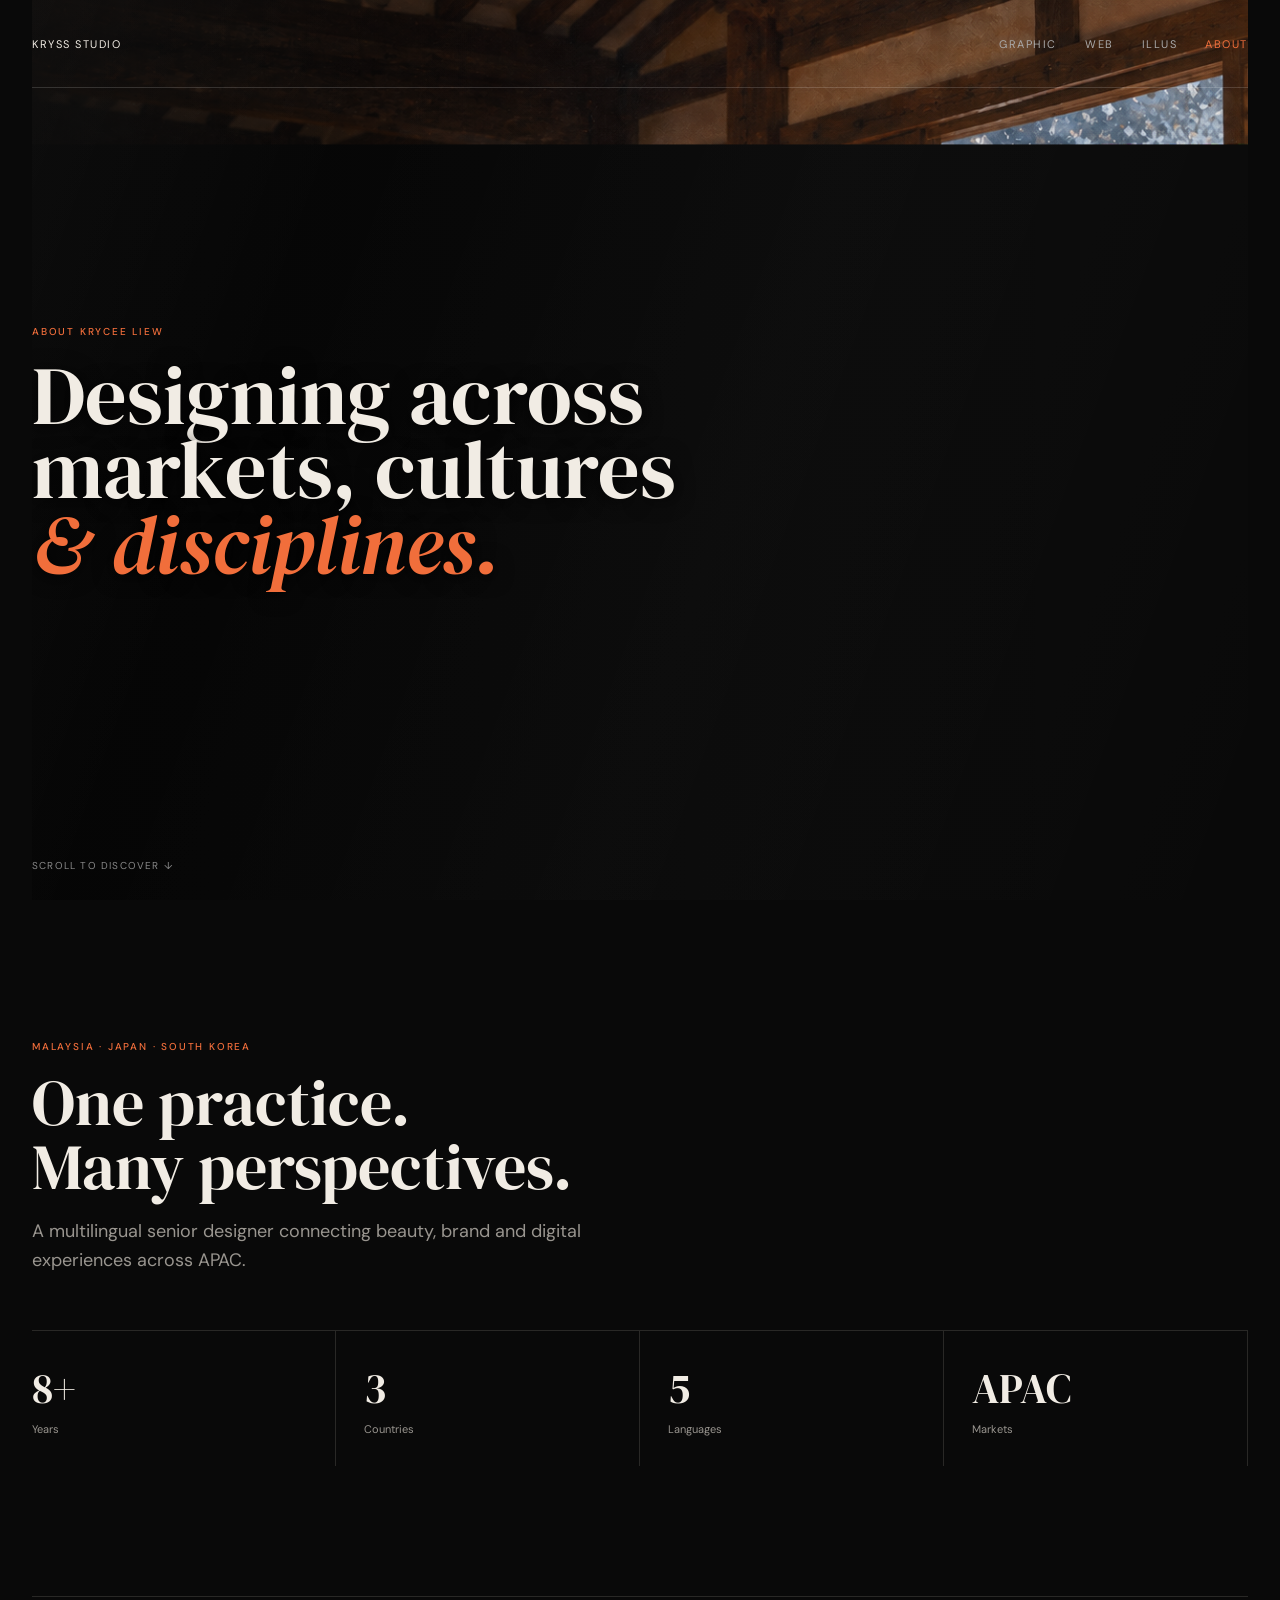
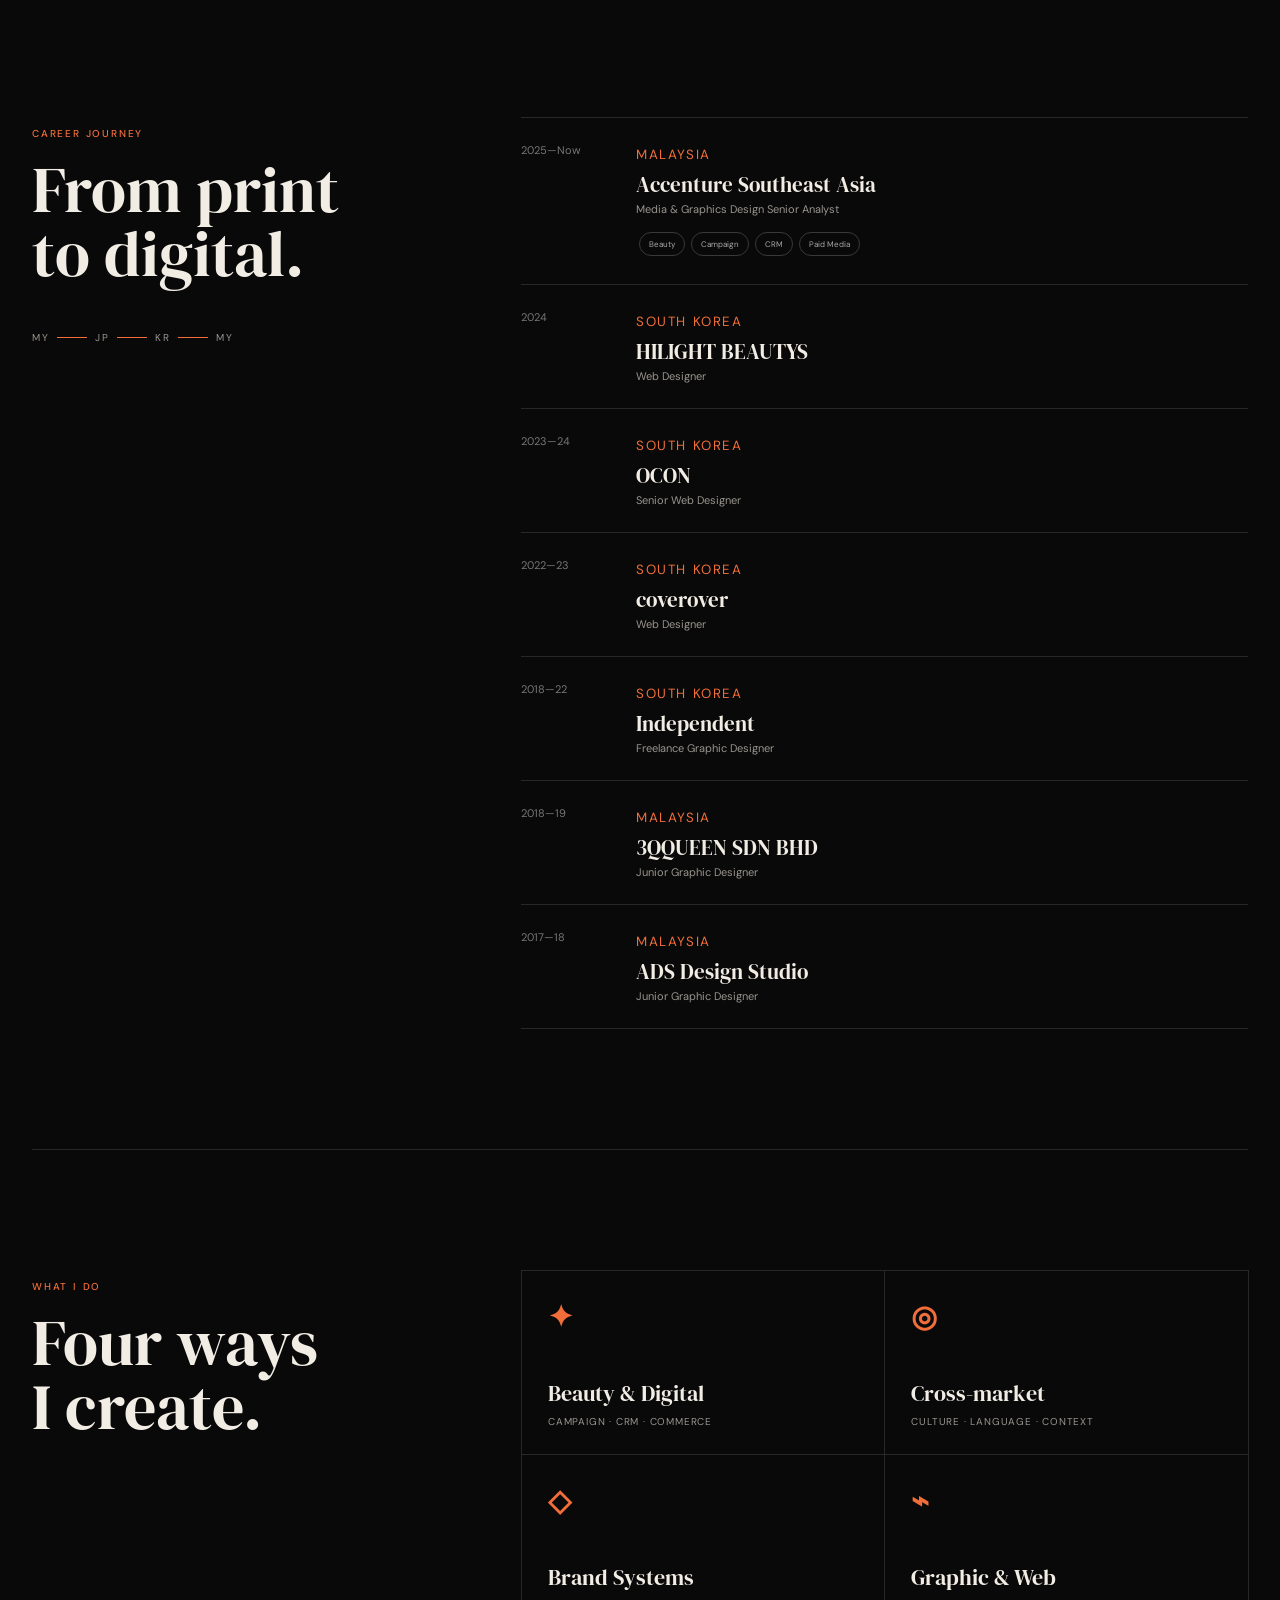
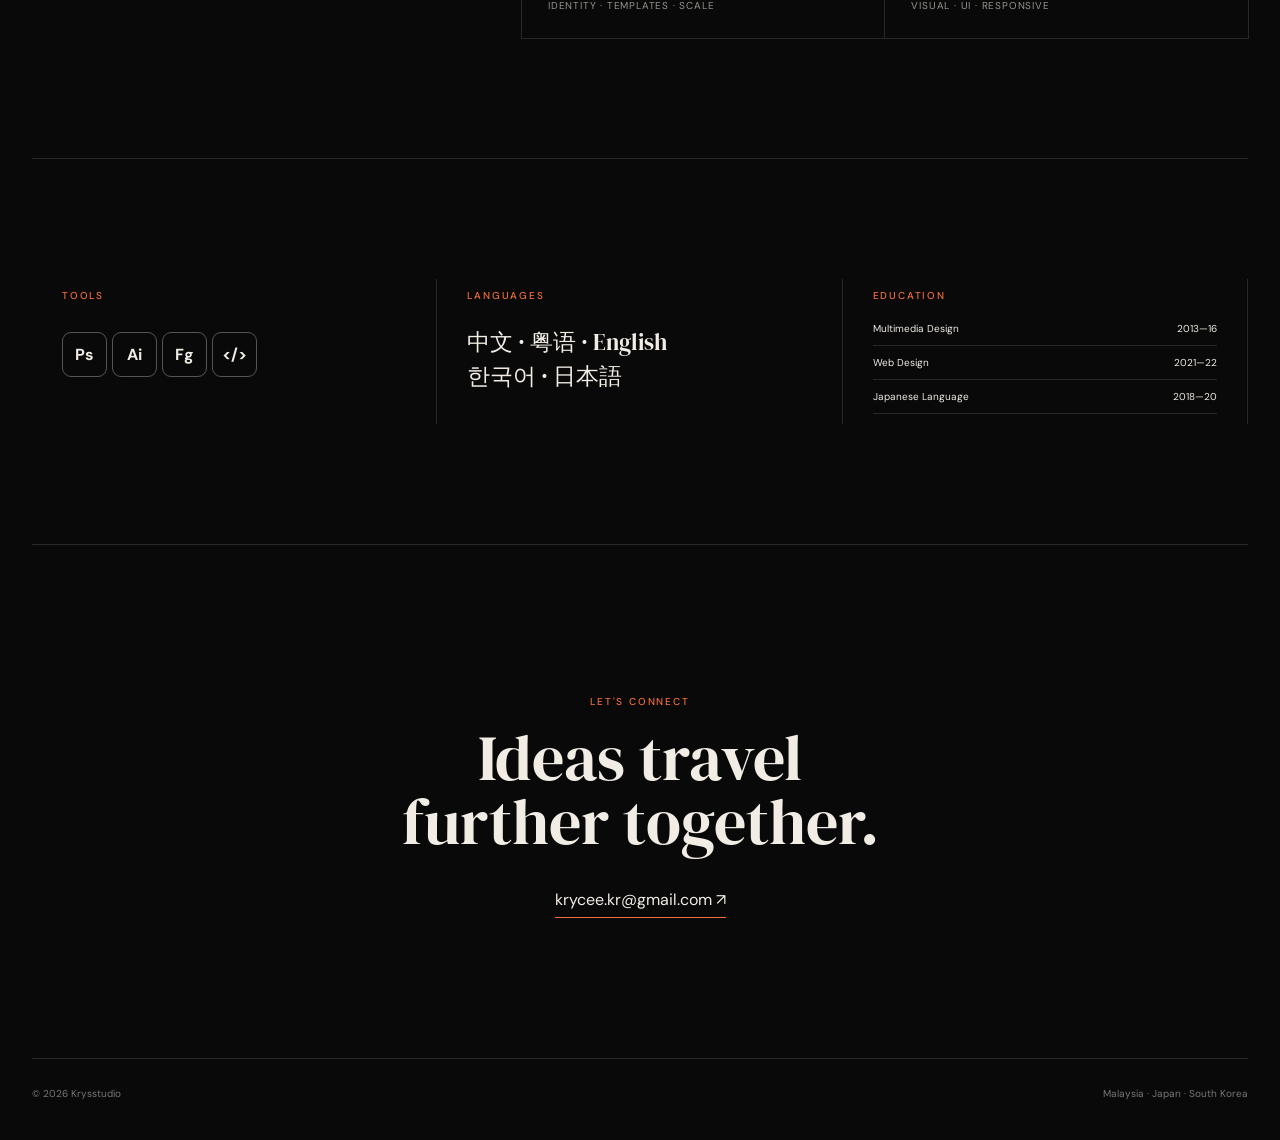
==== innerpage/about-preview.html @ b0708921 "Add winter hanok hero and animated snowfall preview" ====
<!doctype html><html lang="en"><head><meta charset="utf-8"><meta name="viewport" content="width=device-width,initial-scale=1"><title>About Krycee — Preview</title><link href="https://fonts.googleapis.com/css2?family=DM+Sans:wght@300;400;500&family=DM+Serif+Display:ital@0;1&display=swap" rel="stylesheet"><style>
:root{--b:#090909;--t:#f1ece4;--m:#99958f;--o:#f16e3b;--l:#292826}*{box-sizing:border-box}html{scroll-behavior:smooth}body{margin:0;background:var(--b);color:var(--t);font-family:DM Sans,sans-serif}a{color:inherit;text-decoration:none}nav,main,footer{width:min(calc(100% - 64px),1240px);margin:auto}nav{position:absolute;z-index:5;left:50%;transform:translateX(-50%);height:88px;display:flex;justify-content:space-between;align-items:center;border-bottom:1px solid #ffffff26;font-size:11px;text-transform:uppercase;letter-spacing:.14em}nav div{display:flex;gap:28px;color:#aaa}nav .on,.orange{color:var(--o)}.visual{height:100vh;min-height:720px;position:relative;display:flex;align-items:center;overflow:hidden}.motion{position:absolute;inset:110px 0 50px 43%;border:1px solid #ffffff1a;background:radial-gradient(circle,#321b12,transparent 55%);overflow:hidden}.ring{position:absolute;border:1px solid var(--o);border-radius:50%;animation:float 10s ease-in-out infinite}.r1{width:520px;height:520px;right:-100px;top:5%}.r2{width:300px;height:300px;left:6%;bottom:-15%;animation-direction:reverse}.k{position:absolute;right:8%;bottom:0;font:26vw DM Serif Display;color:#ffffff08}.placeholder{position:absolute;right:25px;top:25px;color:#777;font-size:9px;letter-spacing:.15em;text-transform:uppercase}@keyframes float{50%{transform:translate(-25px,20px) scale(1.06)}}.hero{position:relative;z-index:2}.eyebrow,.label{color:var(--o);font-size:10px;font-weight:500;letter-spacing:.18em;text-transform:uppercase}h1,h2{font-family:DM Serif Display,serif;font-weight:400;margin:18px 0 0}h1{font-size:clamp(58px,7.5vw,110px);line-height:.91;text-shadow:0 2px 20px #000}h1 em{color:var(--o);font-weight:400}.scroll{position:absolute;bottom:28px;color:#888;font-size:10px;text-transform:uppercase;letter-spacing:.12em}.intro{padding:130px 0;border-bottom:1px solid var(--l)}h2{font-size:clamp(44px,5vw,72px);line-height:1}.intro>p:not(.label){max-width:590px;color:var(--m);font-size:18px;line-height:1.6}.stats{display:grid;grid-template-columns:repeat(4,1fr);margin-top:55px;border-top:1px solid var(--l)}.stats div{padding:28px;border-right:1px solid var(--l)}.stats div:first-child{padding-left:0}.stats b{display:block;font:42px DM Serif Display}.stats span{color:var(--m);font-size:11px}.section{display:grid;grid-template-columns:.72fr 1.28fr;gap:80px;padding:120px 0;border-bottom:1px solid var(--l)}.route{margin-top:45px;color:var(--m);font-size:10px;letter-spacing:.15em}.route i{display:inline-block;width:30px;border-top:1px solid var(--o);margin:0 8px 3px}.timeline{border-top:1px solid var(--l)}.job{display:grid;grid-template-columns:115px 1fr;padding:25px 0;border-bottom:1px solid var(--l)}.job time{color:#777;font-size:11px}.job small{color:var(--o);text-transform:uppercase;letter-spacing:.12em}.job h3{margin:6px 0 3px;font:21px DM Serif Display}.job p{margin:0;color:var(--m);font-size:11px}.tags{margin-top:13px}.tags span{display:inline-block;border:1px solid #3b3937;border-radius:20px;padding:6px 9px;margin:3px;color:#aaa;font-size:8px}.cards{display:grid;grid-template-columns:1fr 1fr}.card{min-height:185px;padding:26px;border:1px solid var(--l);margin:0 -1px -1px 0}.card b{color:var(--o);font-size:30px}.card h3{margin:42px 0 7px;font:22px DM Serif Display}.card p{margin:0;color:var(--m);font-size:10px;text-transform:uppercase;letter-spacing:.08em}.details{grid-template-columns:repeat(3,1fr);gap:0}.details>div{padding:0 30px;border-right:1px solid var(--l)}.details h3{font:23px/1.5 DM Serif Display}.tools b{display:inline-grid;width:45px;height:45px;place-items:center;border:1px solid #555;border-radius:9px;margin:20px 5px 0 0}.edu{padding:0;list-style:none;font-size:10px}.edu li{padding:10px 0;border-bottom:1px solid var(--l);display:flex;justify-content:space-between}.contact{text-align:center;padding:140px 0}.contact a{display:inline-block;margin-top:35px;padding-bottom:7px;border-bottom:1px solid var(--o)}footer{display:flex;justify-content:space-between;padding:28px 0 40px;border-top:1px solid var(--l);color:#777;font-size:10px}@media(max-width:760px){nav,main,footer{width:calc(100% - 36px)}nav div{gap:12px}.motion{inset:95px 0 70px 20%;opacity:.65}.hero{align-self:flex-end;margin-bottom:120px}.stats{grid-template-columns:1fr 1fr}.section,.details{grid-template-columns:1fr;gap:48px;padding:80px 0}.details>div{padding:25px 0;border-right:0;border-bottom:1px solid var(--l)}}@media(max-width:480px){nav div a:nth-child(2),nav div a:nth-child(3){display:none}.job{grid-template-columns:90px 1fr}.cards{grid-template-columns:1fr}}
</style><style>
.motion{inset:0;border:0;background:url('images/about-hanok-winter.png') center center/cover no-repeat;animation:slowPush 18s ease-in-out infinite alternate}.motion:after{content:'';position:absolute;inset:0;background:linear-gradient(90deg,rgba(5,5,5,.9) 0%,rgba(5,5,5,.58) 32%,rgba(5,5,5,.08) 66%,rgba(5,5,5,.03) 100%)}.snow{position:absolute;z-index:1;right:3%;top:8%;width:53%;height:68%;overflow:hidden;clip-path:polygon(18% 0,100% 0,100% 100%,0 100%,0 18%);pointer-events:none}.flake{position:absolute;top:-8%;border-radius:50%;background:#fff;filter:blur(.25px);opacity:.78;animation:snowfall linear infinite}.frost{position:absolute;z-index:1;inset:0;pointer-events:none;background:linear-gradient(110deg,#ffffff08,transparent 24%,#ffffff05 57%,transparent);mix-blend-mode:screen}.hero{max-width:650px}.visual h1{font-size:clamp(56px,6.4vw,96px)}@keyframes slowPush{from{transform:scale(1)}to{transform:scale(1.045)}}@keyframes snowfall{0%{transform:translate3d(0,-10%,0) rotate(0);opacity:0}10%{opacity:.8}100%{transform:translate3d(var(--drift),115%,0) rotate(240deg);opacity:.18}}@media(max-width:760px){.motion{inset:0;opacity:1;background-position:62% center}.snow{right:0;width:70%}.motion:after{background:linear-gradient(0deg,rgba(5,5,5,.88) 0%,rgba(5,5,5,.28) 60%,rgba(5,5,5,.12))}}@media(prefers-reduced-motion:reduce){.motion,.flake{animation:none}}
</style></head><body><nav><a href="../index.html">KRYSS STUDIO</a><div><a href="../index.html">Graphic</a><a>Web</a><a>Illus</a><a class="on">About</a></div></nav><main>
<section class="visual"><div class="motion"></div><div class="snow" id="snow" aria-hidden="true"></div><div class="frost"></div><div class="hero"><span class="eyebrow">About Krycee Liew</span><h1>Designing across<br>markets, cultures<br><em>&amp; disciplines.</em></h1></div><a class="scroll" href="#about">Scroll to discover ↓</a></section>
<section class="intro" id="about"><p class="label">Malaysia · Japan · South Korea</p><h2>One practice.<br>Many perspectives.</h2><p>A multilingual senior designer connecting beauty, brand and digital experiences across APAC.</p><div class="stats"><div><b>8+</b><span>Years</span></div><div><b>3</b><span>Countries</span></div><div><b>5</b><span>Languages</span></div><div><b>APAC</b><span>Markets</span></div></div></section>
<section class="section"><header><p class="label">Career journey</p><h2>From print<br>to digital.</h2><div class="route">MY<i></i>JP<i></i>KR<i></i>MY</div></header><div class="timeline">
<article class="job"><time>2025—Now</time><div><small>Malaysia</small><h3>Accenture Southeast Asia</h3><p>Media &amp; Graphics Design Senior Analyst</p><div class="tags"><span>Beauty</span><span>Campaign</span><span>CRM</span><span>Paid Media</span></div></div></article>
<article class="job"><time>2024</time><div><small>South Korea</small><h3>HILIGHT BEAUTYS</h3><p>Web Designer</p></div></article><article class="job"><time>2023—24</time><div><small>South Korea</small><h3>OCON</h3><p>Senior Web Designer</p></div></article><article class="job"><time>2022—23</time><div><small>South Korea</small><h3>coverover</h3><p>Web Designer</p></div></article><article class="job"><time>2018—22</time><div><small>South Korea</small><h3>Independent</h3><p>Freelance Graphic Designer</p></div></article><article class="job"><time>2018—19</time><div><small>Malaysia</small><h3>3QQUEEN SDN BHD</h3><p>Junior Graphic Designer</p></div></article><article class="job"><time>2017—18</time><div><small>Malaysia</small><h3>ADS Design Studio</h3><p>Junior Graphic Designer</p></div></article></div></section>
<section class="section"><header><p class="label">What I do</p><h2>Four ways<br>I create.</h2></header><div class="cards"><article class="card"><b>✦</b><h3>Beauty &amp; Digital</h3><p>Campaign · CRM · Commerce</p></article><article class="card"><b>◎</b><h3>Cross-market</h3><p>Culture · Language · Context</p></article><article class="card"><b>◇</b><h3>Brand Systems</h3><p>Identity · Templates · Scale</p></article><article class="card"><b>⌁</b><h3>Graphic &amp; Web</h3><p>Visual · UI · Responsive</p></article></div></section>
<section class="section details"><div><p class="label">Tools</p><div class="tools"><b>Ps</b><b>Ai</b><b>Fg</b><b>&lt;/&gt;</b></div></div><div><p class="label">Languages</p><h3>中文 · 粤语 · English<br>한국어 · 日本語</h3></div><div><p class="label">Education</p><ul class="edu"><li>Multimedia Design <span>2013—16</span></li><li>Web Design <span>2021—22</span></li><li>Japanese Language <span>2018—20</span></li></ul></div></section>
<section class="contact"><p class="label">Let's connect</p><h2>Ideas travel<br>further together.</h2><a href="mailto:krycee.kr@gmail.com">krycee.kr@gmail.com ↗</a></section></main><footer><span>© 2026 Krysstudio</span><span>Malaysia · Japan · South Korea</span></footer><script>const snow=document.getElementById('snow'),count=innerWidth<760?28:58;for(let i=0;i<count;i++){const f=document.createElement('i');f.className='flake';const s=1+Math.random()*4;f.style.cssText=`left:${Math.random()*100}%;width:${s}px;height:${s}px;--drift:${-35+Math.random()*70}px;animation-duration:${5+Math.random()*8}s;animation-delay:${-Math.random()*12}s`;snow.appendChild(f)}</script></body></html>
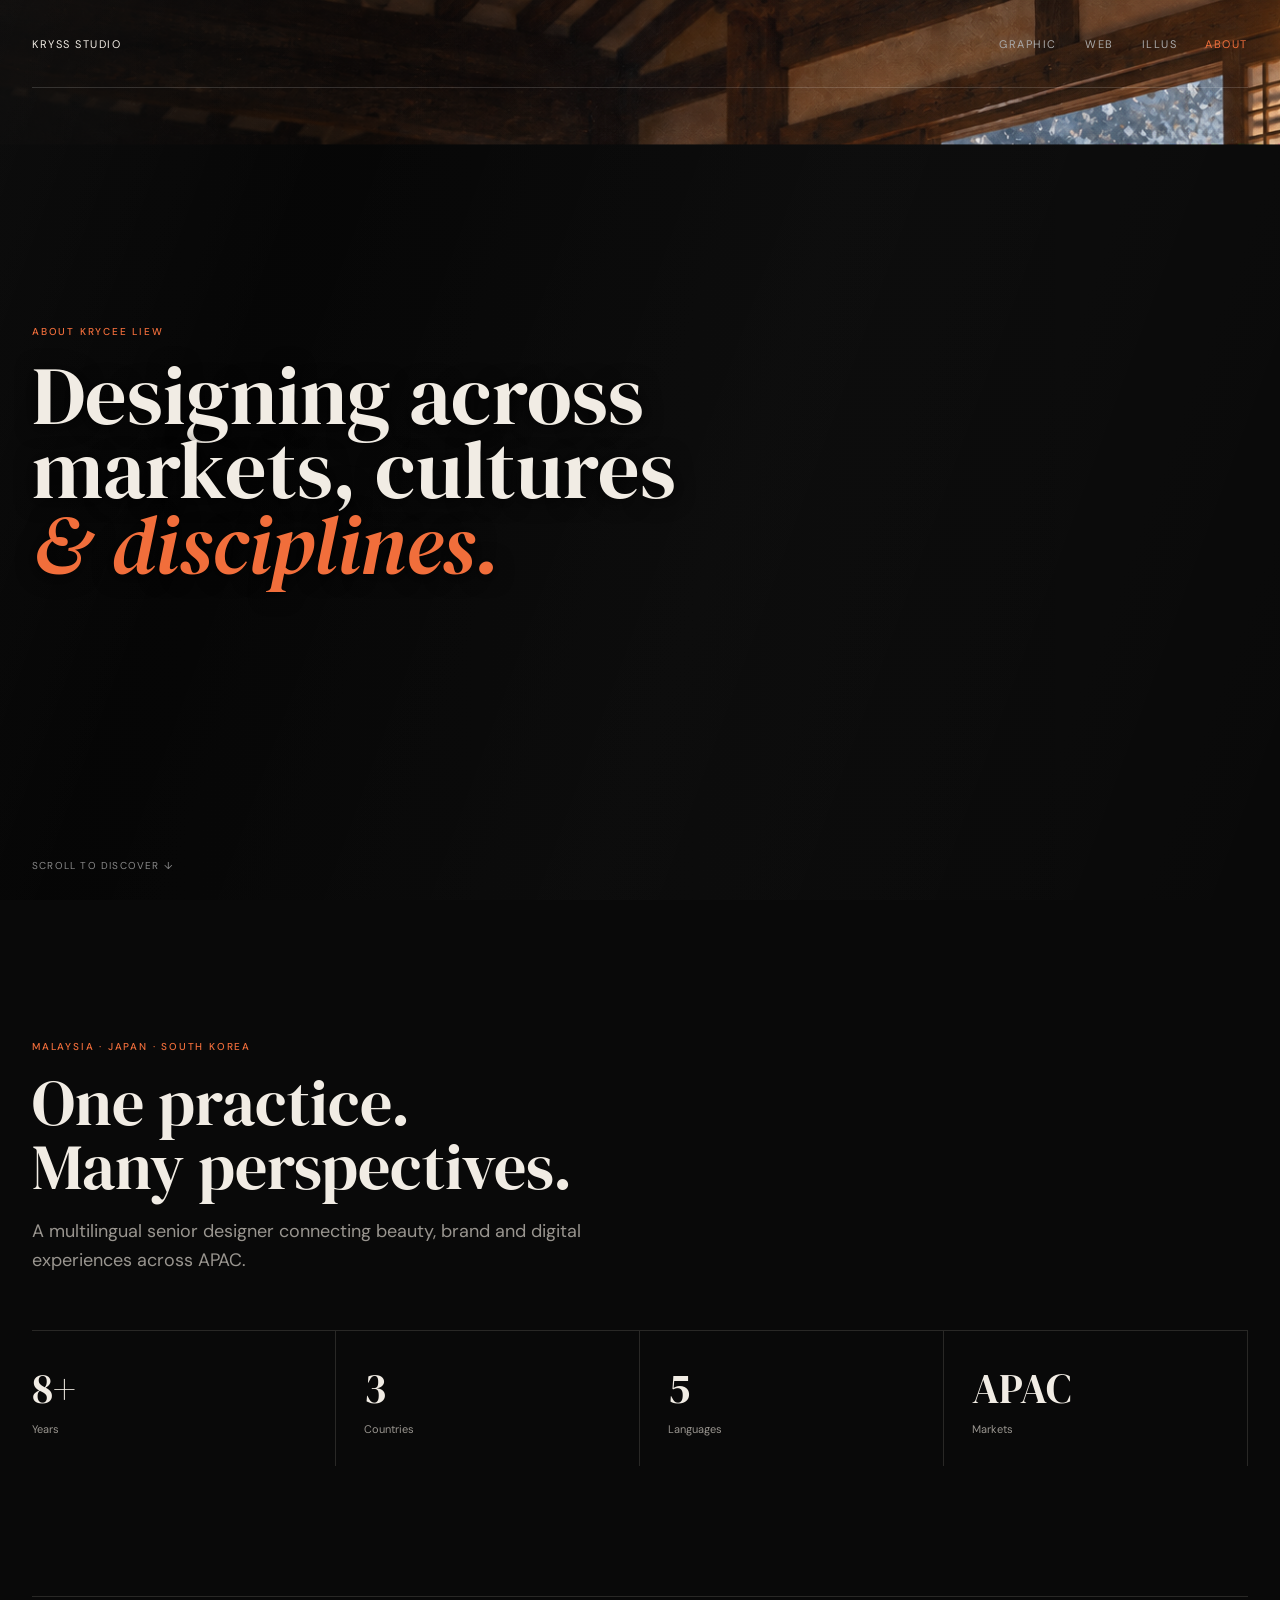
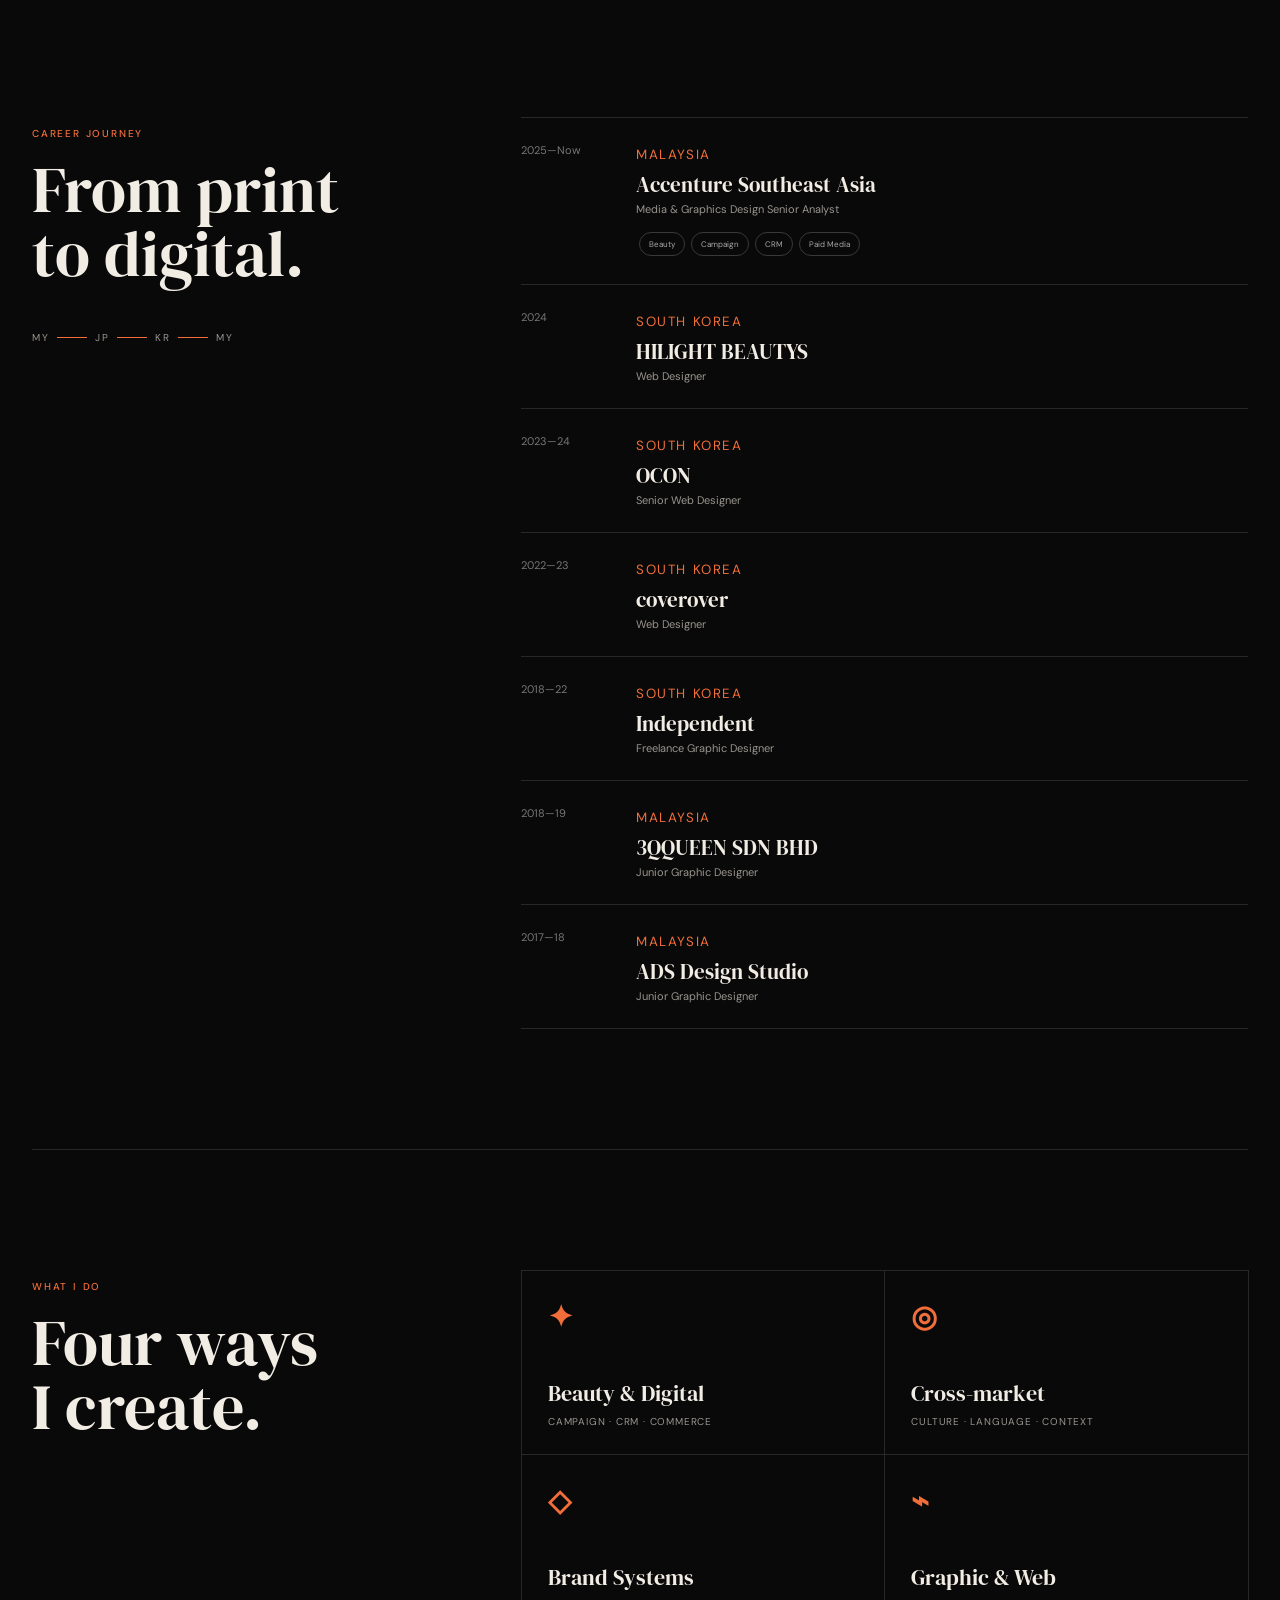
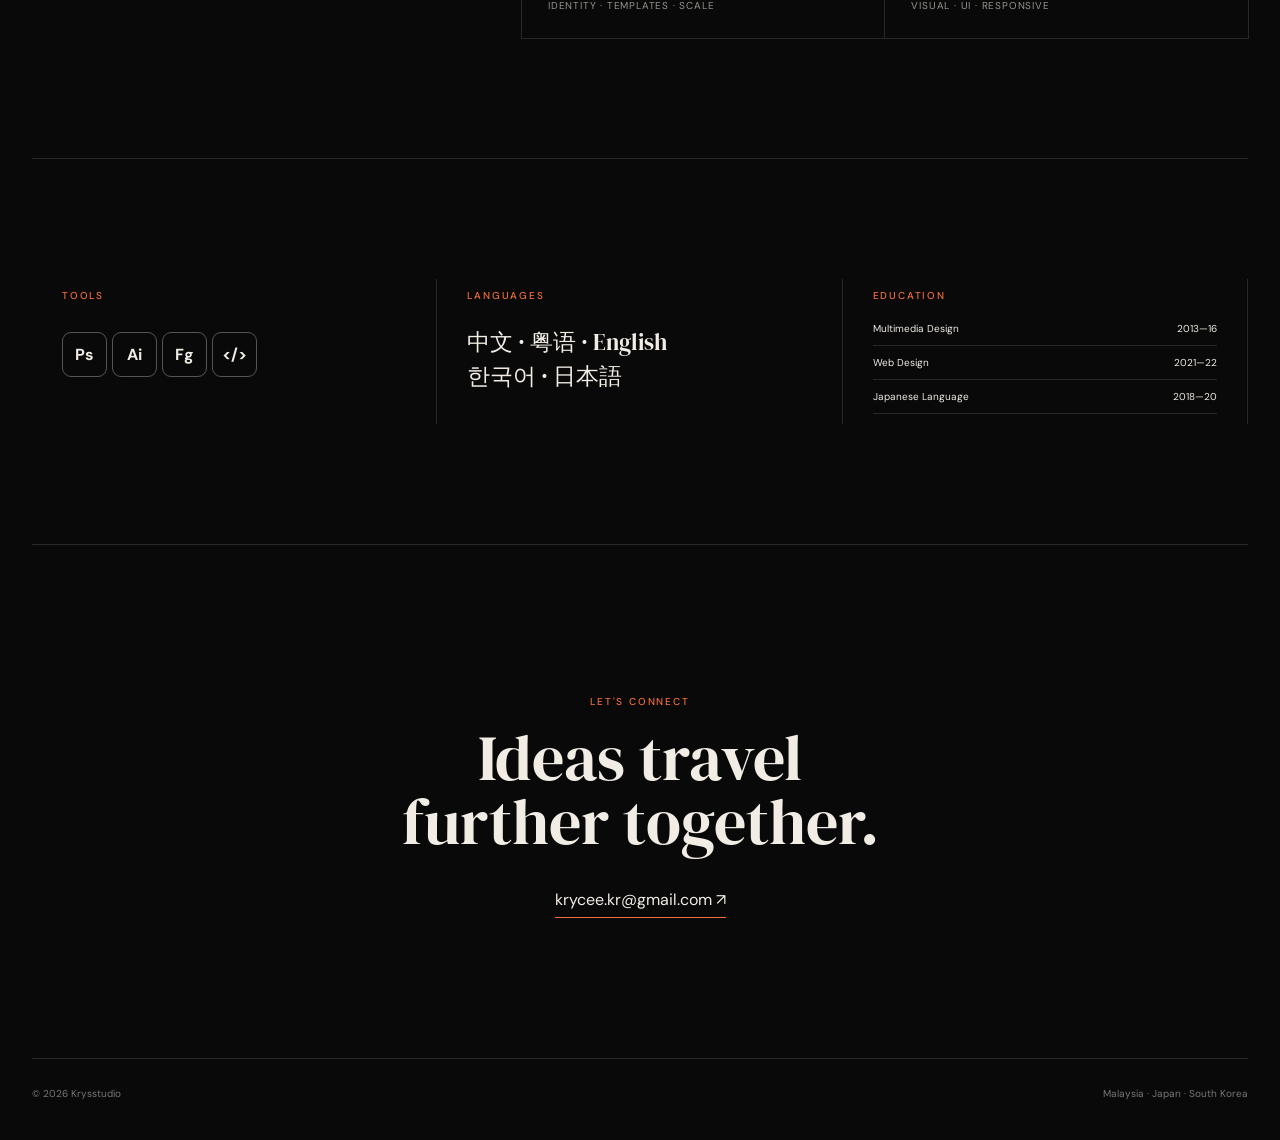
==== commit e5c44dfe: "Make About preview hero full viewport width" ====
--- a/innerpage/about-preview.html
+++ b/innerpage/about-preview.html
@@ -2,6 +2,11 @@
 :root{--b:#090909;--t:#f1ece4;--m:#99958f;--o:#f16e3b;--l:#292826}*{box-sizing:border-box}html{scroll-behavior:smooth}body{margin:0;background:var(--b);color:var(--t);font-family:DM Sans,sans-serif}a{color:inherit;text-decoration:none}nav,main,footer{width:min(calc(100% - 64px),1240px);margin:auto}nav{position:absolute;z-index:5;left:50%;transform:translateX(-50%);height:88px;display:flex;justify-content:space-between;align-items:center;border-bottom:1px solid #ffffff26;font-size:11px;text-transform:uppercase;letter-spacing:.14em}nav div{display:flex;gap:28px;color:#aaa}nav .on,.orange{color:var(--o)}.visual{height:100vh;min-height:720px;position:relative;display:flex;align-items:center;overflow:hidden}.motion{position:absolute;inset:110px 0 50px 43%;border:1px solid #ffffff1a;background:radial-gradient(circle,#321b12,transparent 55%);overflow:hidden}.ring{position:absolute;border:1px solid var(--o);border-radius:50%;animation:float 10s ease-in-out infinite}.r1{width:520px;height:520px;right:-100px;top:5%}.r2{width:300px;height:300px;left:6%;bottom:-15%;animation-direction:reverse}.k{position:absolute;right:8%;bottom:0;font:26vw DM Serif Display;color:#ffffff08}.placeholder{position:absolute;right:25px;top:25px;color:#777;font-size:9px;letter-spacing:.15em;text-transform:uppercase}@keyframes float{50%{transform:translate(-25px,20px) scale(1.06)}}.hero{position:relative;z-index:2}.eyebrow,.label{color:var(--o);font-size:10px;font-weight:500;letter-spacing:.18em;text-transform:uppercase}h1,h2{font-family:DM Serif Display,serif;font-weight:400;margin:18px 0 0}h1{font-size:clamp(58px,7.5vw,110px);line-height:.91;text-shadow:0 2px 20px #000}h1 em{color:var(--o);font-weight:400}.scroll{position:absolute;bottom:28px;color:#888;font-size:10px;text-transform:uppercase;letter-spacing:.12em}.intro{padding:130px 0;border-bottom:1px solid var(--l)}h2{font-size:clamp(44px,5vw,72px);line-height:1}.intro>p:not(.label){max-width:590px;color:var(--m);font-size:18px;line-height:1.6}.stats{display:grid;grid-template-columns:repeat(4,1fr);margin-top:55px;border-top:1px solid var(--l)}.stats div{padding:28px;border-right:1px solid var(--l)}.stats div:first-child{padding-left:0}.stats b{display:block;font:42px DM Serif Display}.stats span{color:var(--m);font-size:11px}.section{display:grid;grid-template-columns:.72fr 1.28fr;gap:80px;padding:120px 0;border-bottom:1px solid var(--l)}.route{margin-top:45px;color:var(--m);font-size:10px;letter-spacing:.15em}.route i{display:inline-block;width:30px;border-top:1px solid var(--o);margin:0 8px 3px}.timeline{border-top:1px solid var(--l)}.job{display:grid;grid-template-columns:115px 1fr;padding:25px 0;border-bottom:1px solid var(--l)}.job time{color:#777;font-size:11px}.job small{color:var(--o);text-transform:uppercase;letter-spacing:.12em}.job h3{margin:6px 0 3px;font:21px DM Serif Display}.job p{margin:0;color:var(--m);font-size:11px}.tags{margin-top:13px}.tags span{display:inline-block;border:1px solid #3b3937;border-radius:20px;padding:6px 9px;margin:3px;color:#aaa;font-size:8px}.cards{display:grid;grid-template-columns:1fr 1fr}.card{min-height:185px;padding:26px;border:1px solid var(--l);margin:0 -1px -1px 0}.card b{color:var(--o);font-size:30px}.card h3{margin:42px 0 7px;font:22px DM Serif Display}.card p{margin:0;color:var(--m);font-size:10px;text-transform:uppercase;letter-spacing:.08em}.details{grid-template-columns:repeat(3,1fr);gap:0}.details>div{padding:0 30px;border-right:1px solid var(--l)}.details h3{font:23px/1.5 DM Serif Display}.tools b{display:inline-grid;width:45px;height:45px;place-items:center;border:1px solid #555;border-radius:9px;margin:20px 5px 0 0}.edu{padding:0;list-style:none;font-size:10px}.edu li{padding:10px 0;border-bottom:1px solid var(--l);display:flex;justify-content:space-between}.contact{text-align:center;padding:140px 0}.contact a{display:inline-block;margin-top:35px;padding-bottom:7px;border-bottom:1px solid var(--o)}footer{display:flex;justify-content:space-between;padding:28px 0 40px;border-top:1px solid var(--l);color:#777;font-size:10px}@media(max-width:760px){nav,main,footer{width:calc(100% - 36px)}nav div{gap:12px}.motion{inset:95px 0 70px 20%;opacity:.65}.hero{align-self:flex-end;margin-bottom:120px}.stats{grid-template-columns:1fr 1fr}.section,.details{grid-template-columns:1fr;gap:48px;padding:80px 0}.details>div{padding:25px 0;border-right:0;border-bottom:1px solid var(--l)}}@media(max-width:480px){nav div a:nth-child(2),nav div a:nth-child(3){display:none}.job{grid-template-columns:90px 1fr}.cards{grid-template-columns:1fr}}
 </style><style>
 .motion{inset:0;border:0;background:url('images/about-hanok-winter.png') center center/cover no-repeat;animation:slowPush 18s ease-in-out infinite alternate}.motion:after{content:'';position:absolute;inset:0;background:linear-gradient(90deg,rgba(5,5,5,.9) 0%,rgba(5,5,5,.58) 32%,rgba(5,5,5,.08) 66%,rgba(5,5,5,.03) 100%)}.snow{position:absolute;z-index:1;right:3%;top:8%;width:53%;height:68%;overflow:hidden;clip-path:polygon(18% 0,100% 0,100% 100%,0 100%,0 18%);pointer-events:none}.flake{position:absolute;top:-8%;border-radius:50%;background:#fff;filter:blur(.25px);opacity:.78;animation:snowfall linear infinite}.frost{position:absolute;z-index:1;inset:0;pointer-events:none;background:linear-gradient(110deg,#ffffff08,transparent 24%,#ffffff05 57%,transparent);mix-blend-mode:screen}.hero{max-width:650px}.visual h1{font-size:clamp(56px,6.4vw,96px)}@keyframes slowPush{from{transform:scale(1)}to{transform:scale(1.045)}}@keyframes snowfall{0%{transform:translate3d(0,-10%,0) rotate(0);opacity:0}10%{opacity:.8}100%{transform:translate3d(var(--drift),115%,0) rotate(240deg);opacity:.18}}@media(max-width:760px){.motion{inset:0;opacity:1;background-position:62% center}.snow{right:0;width:70%}.motion:after{background:linear-gradient(0deg,rgba(5,5,5,.88) 0%,rgba(5,5,5,.28) 60%,rgba(5,5,5,.12))}}@media(prefers-reduced-motion:reduce){.motion,.flake{animation:none}}
+</style><style>
+.visual{width:100vw;height:100svh;min-height:720px;margin-left:calc(50% - 50vw);padding-left:max(32px,calc((100vw - 1240px)/2));padding-right:max(32px,calc((100vw - 1240px)/2))}
+.motion{inset:0!important;background-image:url('images/about-hanok-winter.png?v=3')}
+.scroll{left:max(32px,calc((100vw - 1240px)/2))}
+@media(max-width:760px){.visual{padding-left:18px;padding-right:18px}.motion{inset:0!important;background-position:62% center}.scroll{left:18px}}
 </style></head><body><nav><a href="../index.html">KRYSS STUDIO</a><div><a href="../index.html">Graphic</a><a>Web</a><a>Illus</a><a class="on">About</a></div></nav><main>
 <section class="visual"><div class="motion"></div><div class="snow" id="snow" aria-hidden="true"></div><div class="frost"></div><div class="hero"><span class="eyebrow">About Krycee Liew</span><h1>Designing across<br>markets, cultures<br><em>&amp; disciplines.</em></h1></div><a class="scroll" href="#about">Scroll to discover ↓</a></section>
 <section class="intro" id="about"><p class="label">Malaysia · Japan · South Korea</p><h2>One practice.<br>Many perspectives.</h2><p>A multilingual senior designer connecting beauty, brand and digital experiences across APAC.</p><div class="stats"><div><b>8+</b><span>Years</span></div><div><b>3</b><span>Countries</span></div><div><b>5</b><span>Languages</span></div><div><b>APAC</b><span>Markets</span></div></div></section>
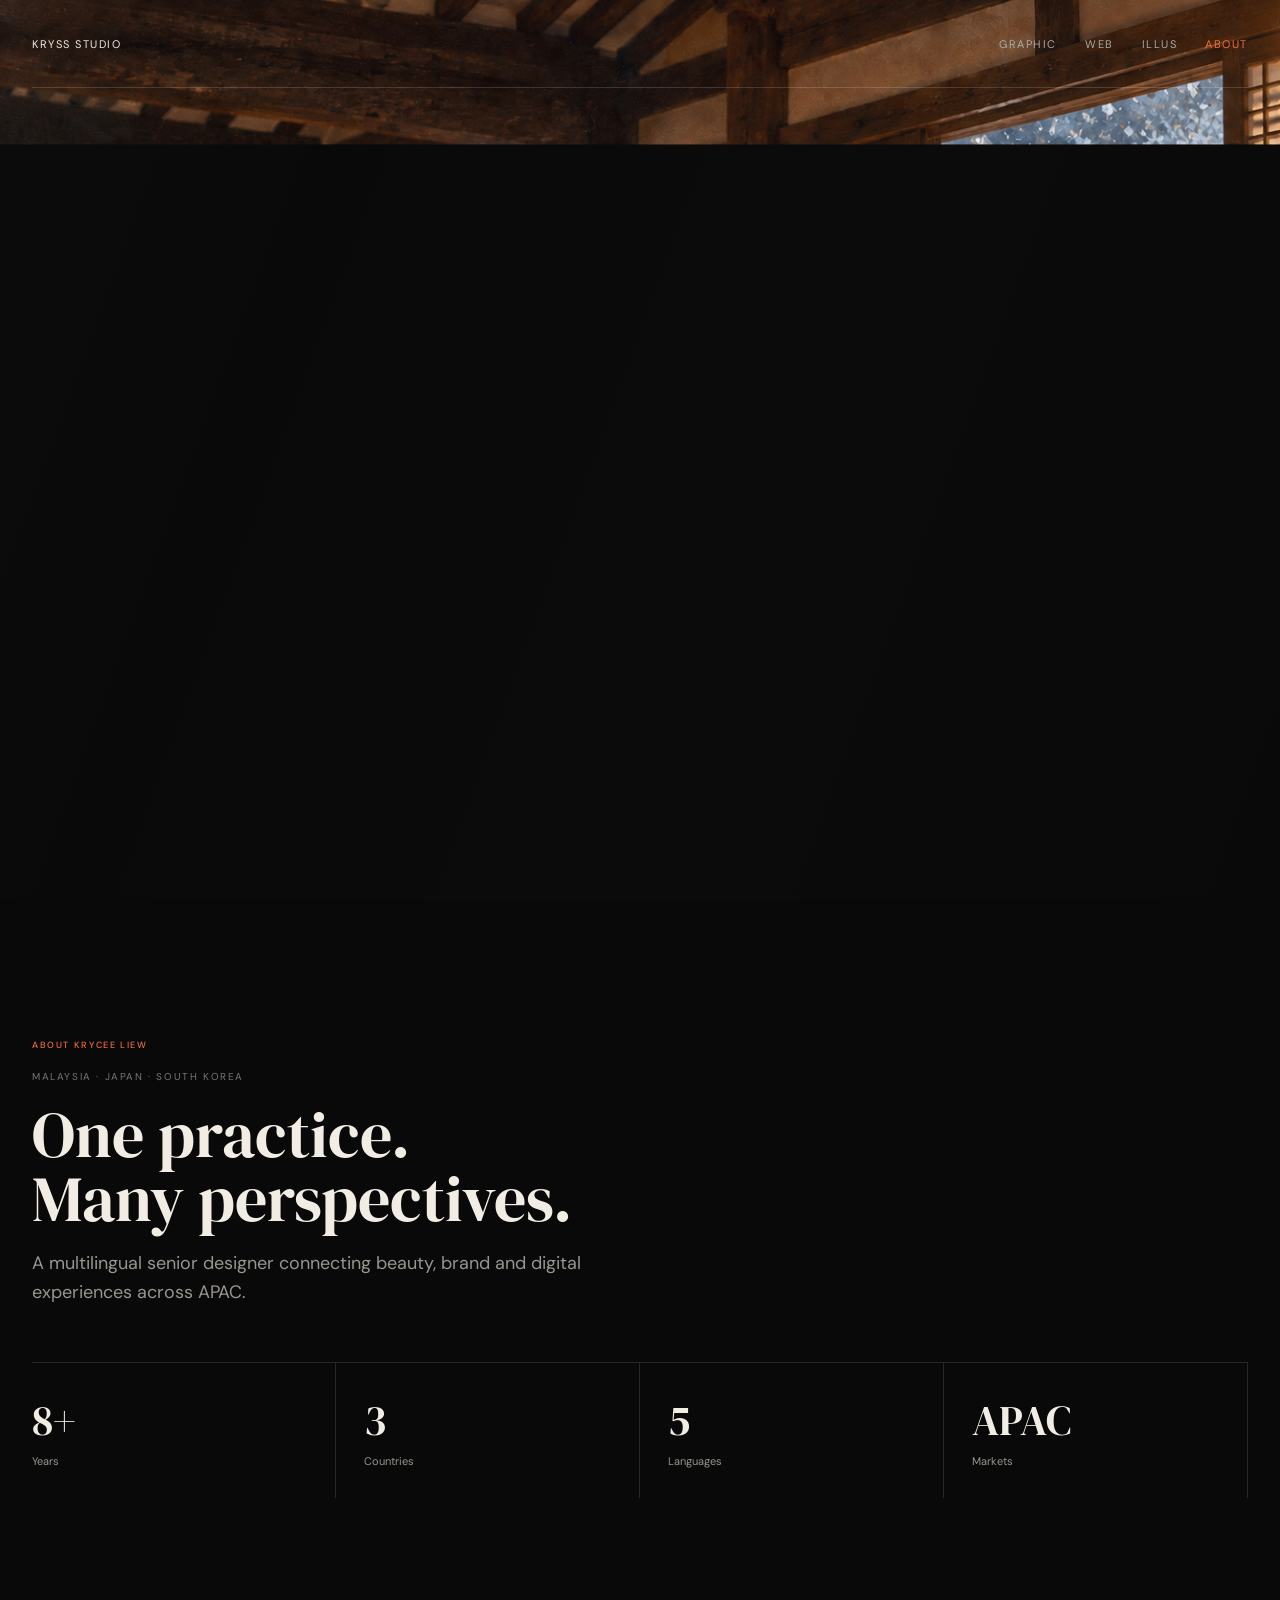
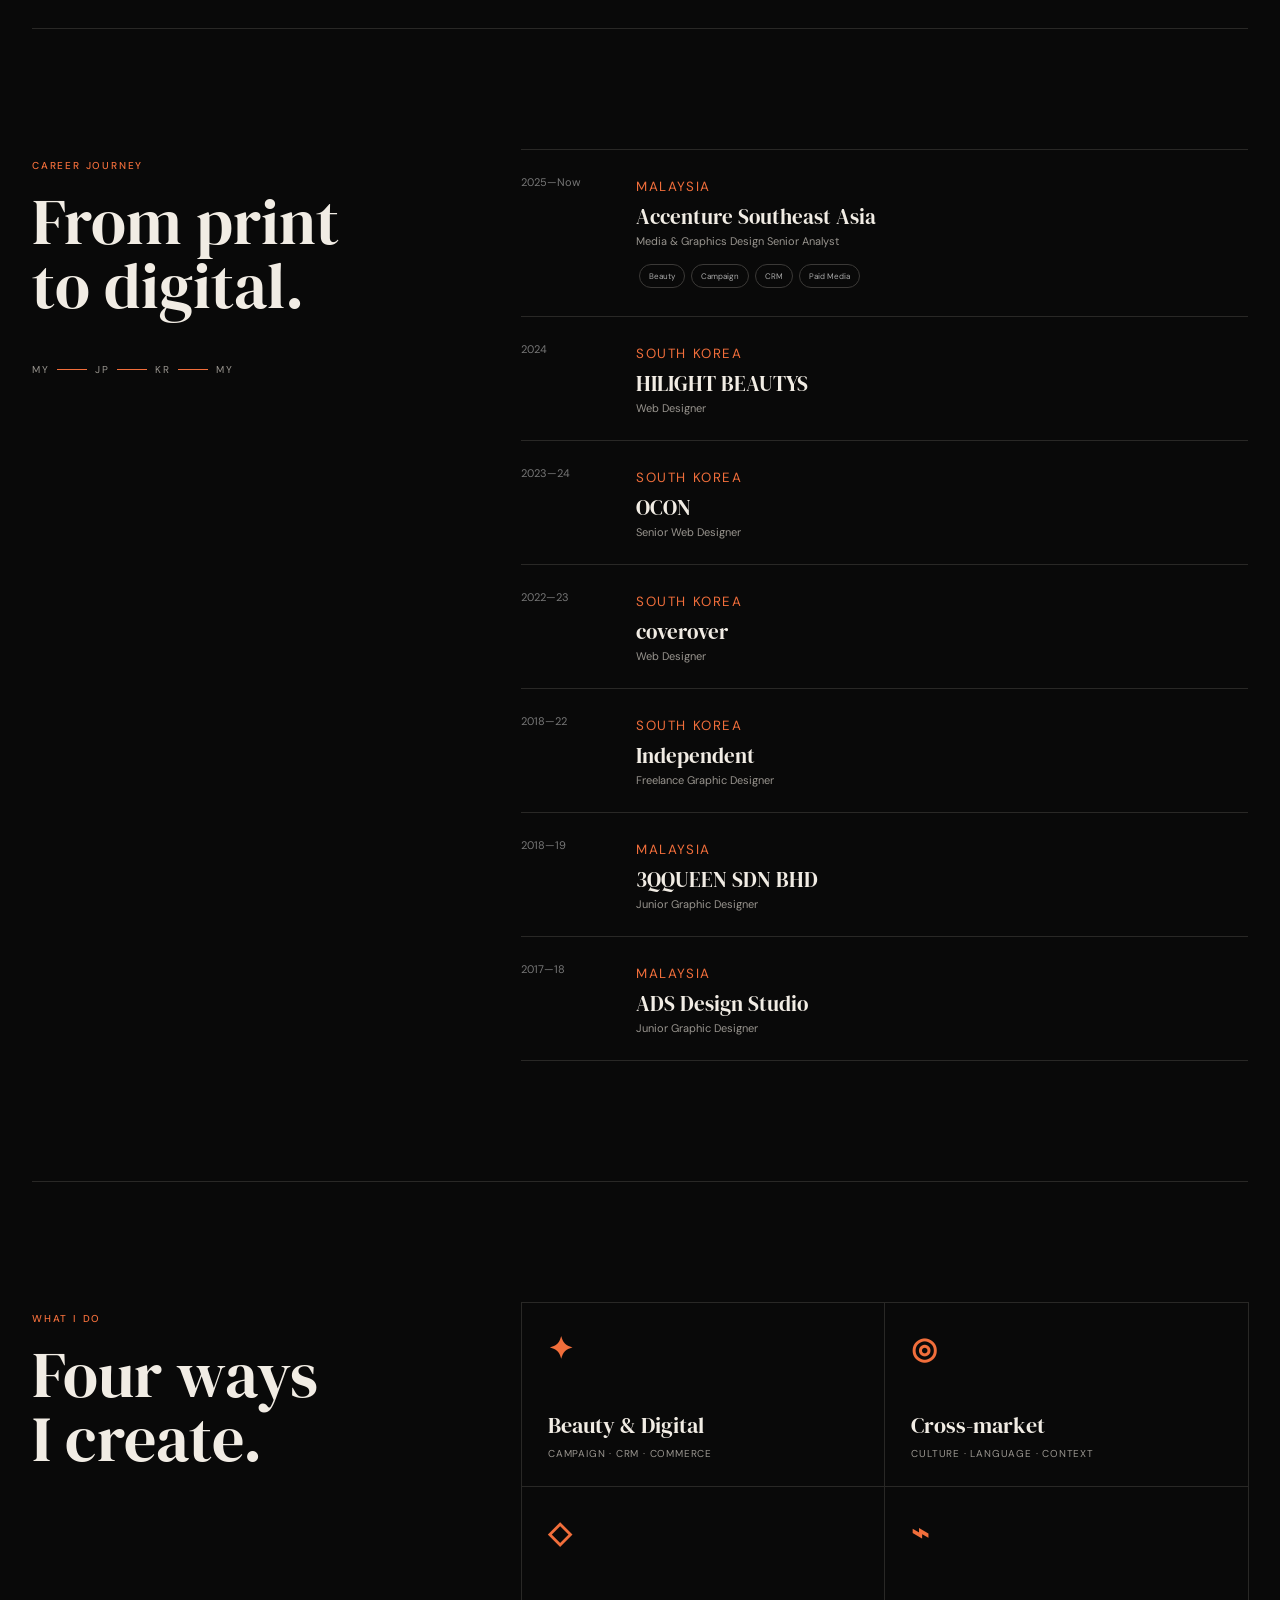
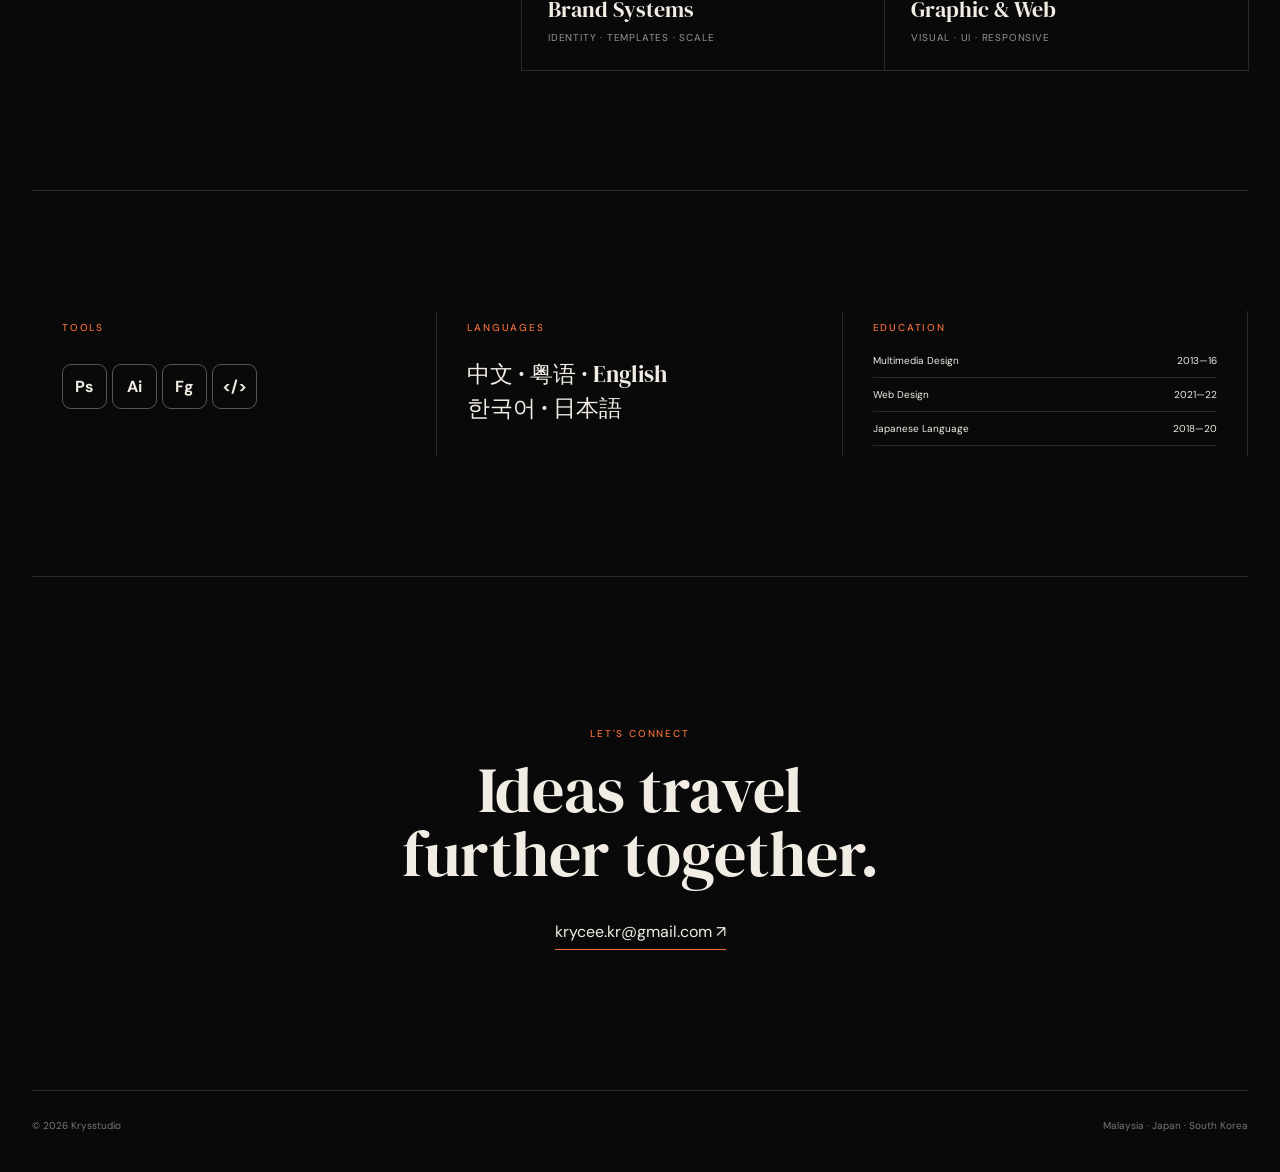
==== commit 10518d85: "Make hero image-only and truly full screen" ====
--- a/innerpage/about-preview.html
+++ b/innerpage/about-preview.html
@@ -7,9 +7,19 @@
 .motion{inset:0!important;background-image:url('images/about-hanok-winter.png?v=3')}
 .scroll{left:max(32px,calc((100vw - 1240px)/2))}
 @media(max-width:760px){.visual{padding-left:18px;padding-right:18px}.motion{inset:0!important;background-position:62% center}.scroll{left:18px}}
+</style><style>
+main{width:100%;max-width:none;margin:0}
+.visual{width:100%;height:100vh;height:100svh;min-height:640px;margin:0;padding:0}
+.motion{position:absolute;inset:0!important;width:100%;height:100%;background-image:url('images/about-hanok-winter.png?v=4');background-size:cover;background-position:center center}
+.motion:after{display:none}
+.frost{opacity:.28}
+.intro,.section,.contact{width:min(calc(100% - 64px),1240px);margin-left:auto;margin-right:auto}
+.about-label{font-size:9px}
+.places{margin:18px 0 0!important;color:#777!important;font-size:10px!important;letter-spacing:.16em;text-transform:uppercase}
+@media(max-width:760px){.visual{height:100svh;min-height:560px}.motion{background-position:64% center}.intro,.section,.contact{width:calc(100% - 36px)}}
 </style></head><body><nav><a href="../index.html">KRYSS STUDIO</a><div><a href="../index.html">Graphic</a><a>Web</a><a>Illus</a><a class="on">About</a></div></nav><main>
-<section class="visual"><div class="motion"></div><div class="snow" id="snow" aria-hidden="true"></div><div class="frost"></div><div class="hero"><span class="eyebrow">About Krycee Liew</span><h1>Designing across<br>markets, cultures<br><em>&amp; disciplines.</em></h1></div><a class="scroll" href="#about">Scroll to discover ↓</a></section>
-<section class="intro" id="about"><p class="label">Malaysia · Japan · South Korea</p><h2>One practice.<br>Many perspectives.</h2><p>A multilingual senior designer connecting beauty, brand and digital experiences across APAC.</p><div class="stats"><div><b>8+</b><span>Years</span></div><div><b>3</b><span>Countries</span></div><div><b>5</b><span>Languages</span></div><div><b>APAC</b><span>Markets</span></div></div></section>
+<section class="visual" aria-label="Winter hanok café"><div class="motion"></div><div class="snow" id="snow" aria-hidden="true"></div><div class="frost"></div></section>
+<section class="intro" id="about"><p class="label about-label">About Krycee Liew</p><p class="places">Malaysia · Japan · South Korea</p><h2>One practice.<br>Many perspectives.</h2><p>A multilingual senior designer connecting beauty, brand and digital experiences across APAC.</p><div class="stats"><div><b>8+</b><span>Years</span></div><div><b>3</b><span>Countries</span></div><div><b>5</b><span>Languages</span></div><div><b>APAC</b><span>Markets</span></div></div></section>
 <section class="section"><header><p class="label">Career journey</p><h2>From print<br>to digital.</h2><div class="route">MY<i></i>JP<i></i>KR<i></i>MY</div></header><div class="timeline">
 <article class="job"><time>2025—Now</time><div><small>Malaysia</small><h3>Accenture Southeast Asia</h3><p>Media &amp; Graphics Design Senior Analyst</p><div class="tags"><span>Beauty</span><span>Campaign</span><span>CRM</span><span>Paid Media</span></div></div></article>
 <article class="job"><time>2024</time><div><small>South Korea</small><h3>HILIGHT BEAUTYS</h3><p>Web Designer</p></div></article><article class="job"><time>2023—24</time><div><small>South Korea</small><h3>OCON</h3><p>Senior Web Designer</p></div></article><article class="job"><time>2022—23</time><div><small>South Korea</small><h3>coverover</h3><p>Web Designer</p></div></article><article class="job"><time>2018—22</time><div><small>South Korea</small><h3>Independent</h3><p>Freelance Graphic Designer</p></div></article><article class="job"><time>2018—19</time><div><small>Malaysia</small><h3>3QQUEEN SDN BHD</h3><p>Junior Graphic Designer</p></div></article><article class="job"><time>2017—18</time><div><small>Malaysia</small><h3>ADS Design Studio</h3><p>Junior Graphic Designer</p></div></article></div></section>
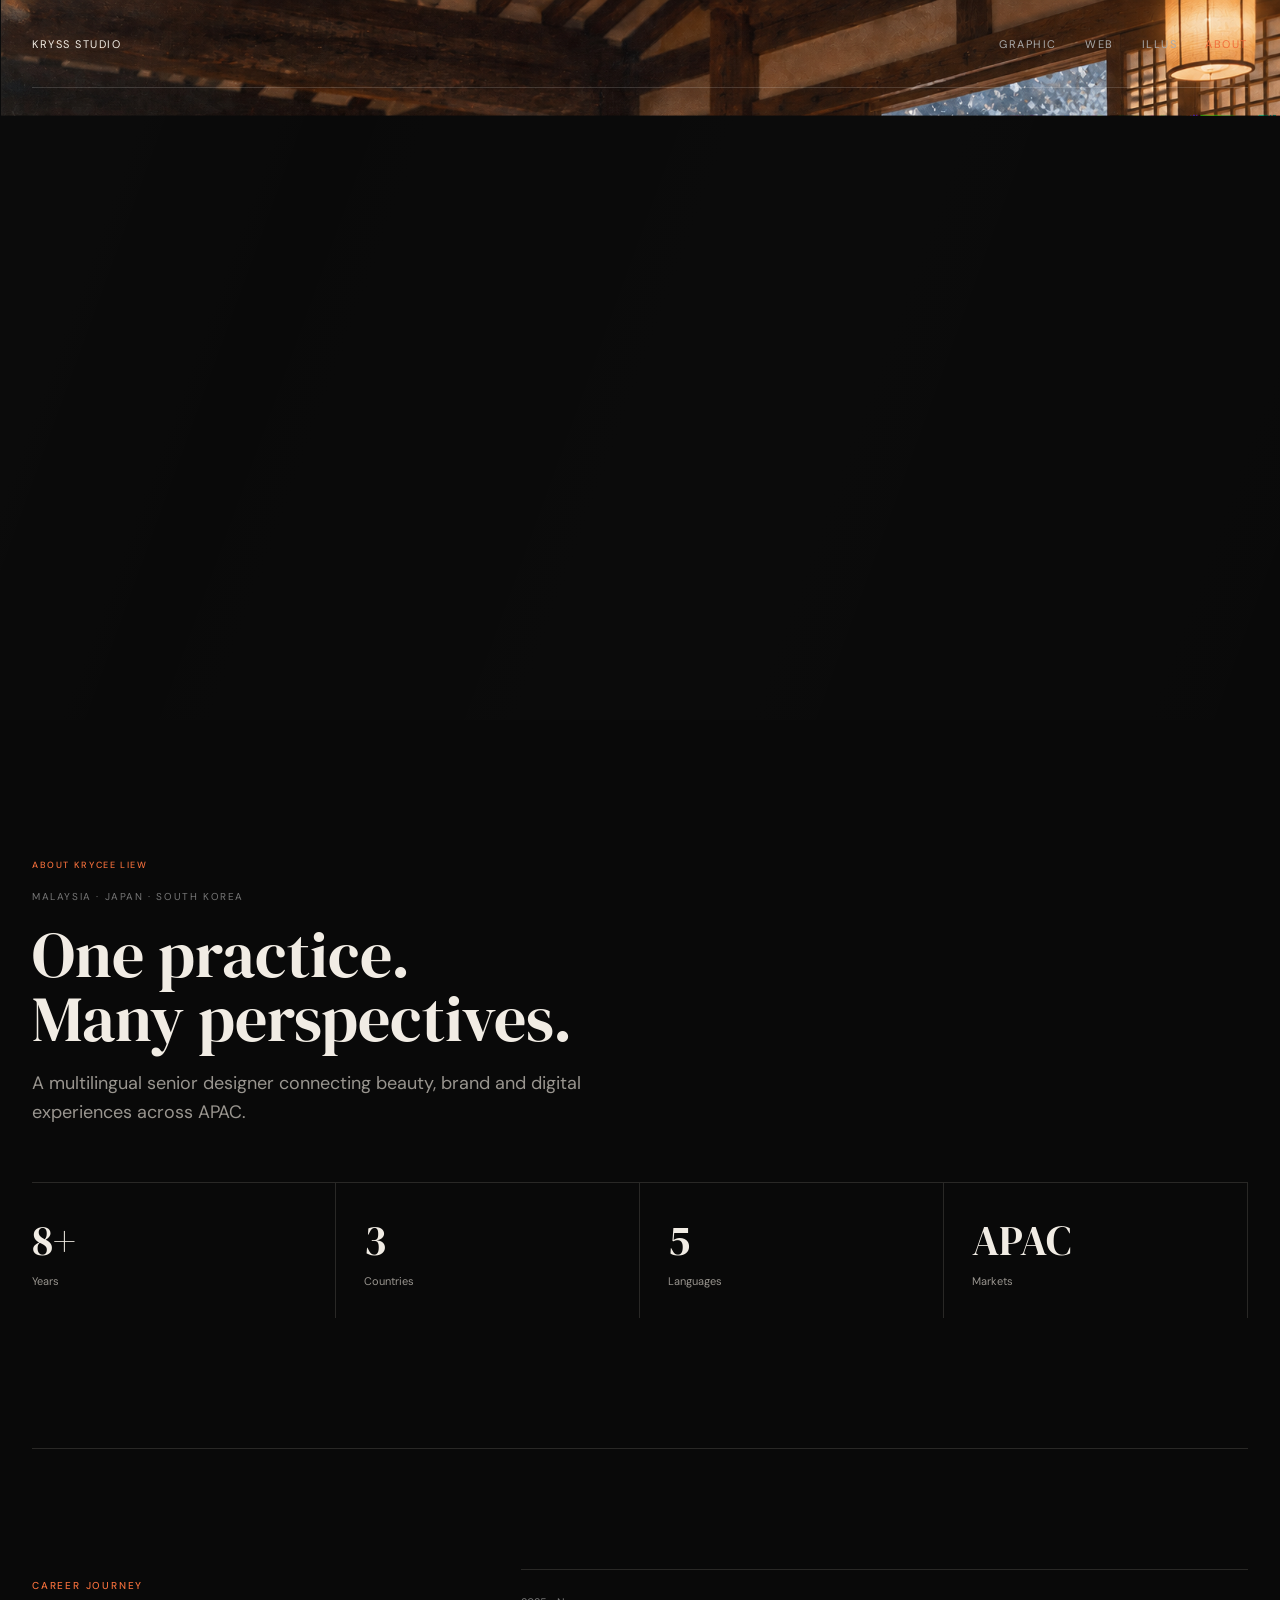
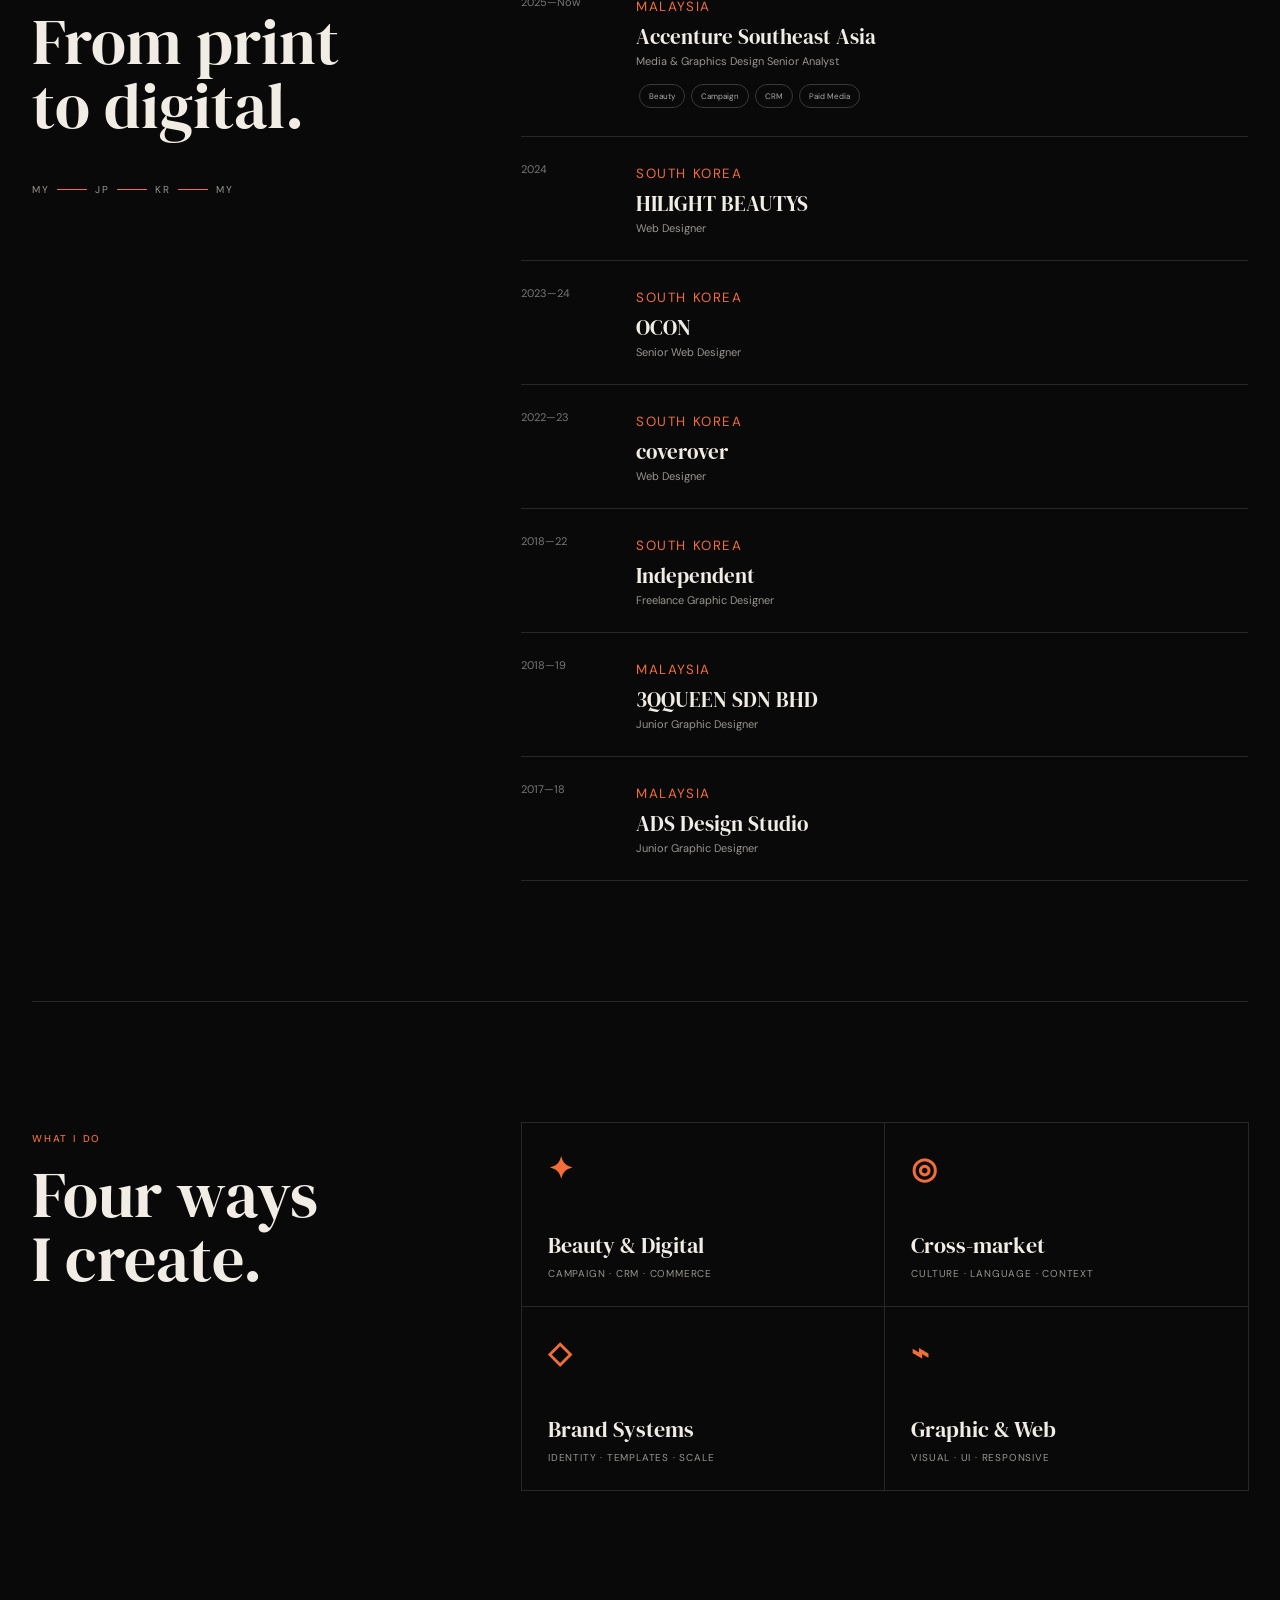
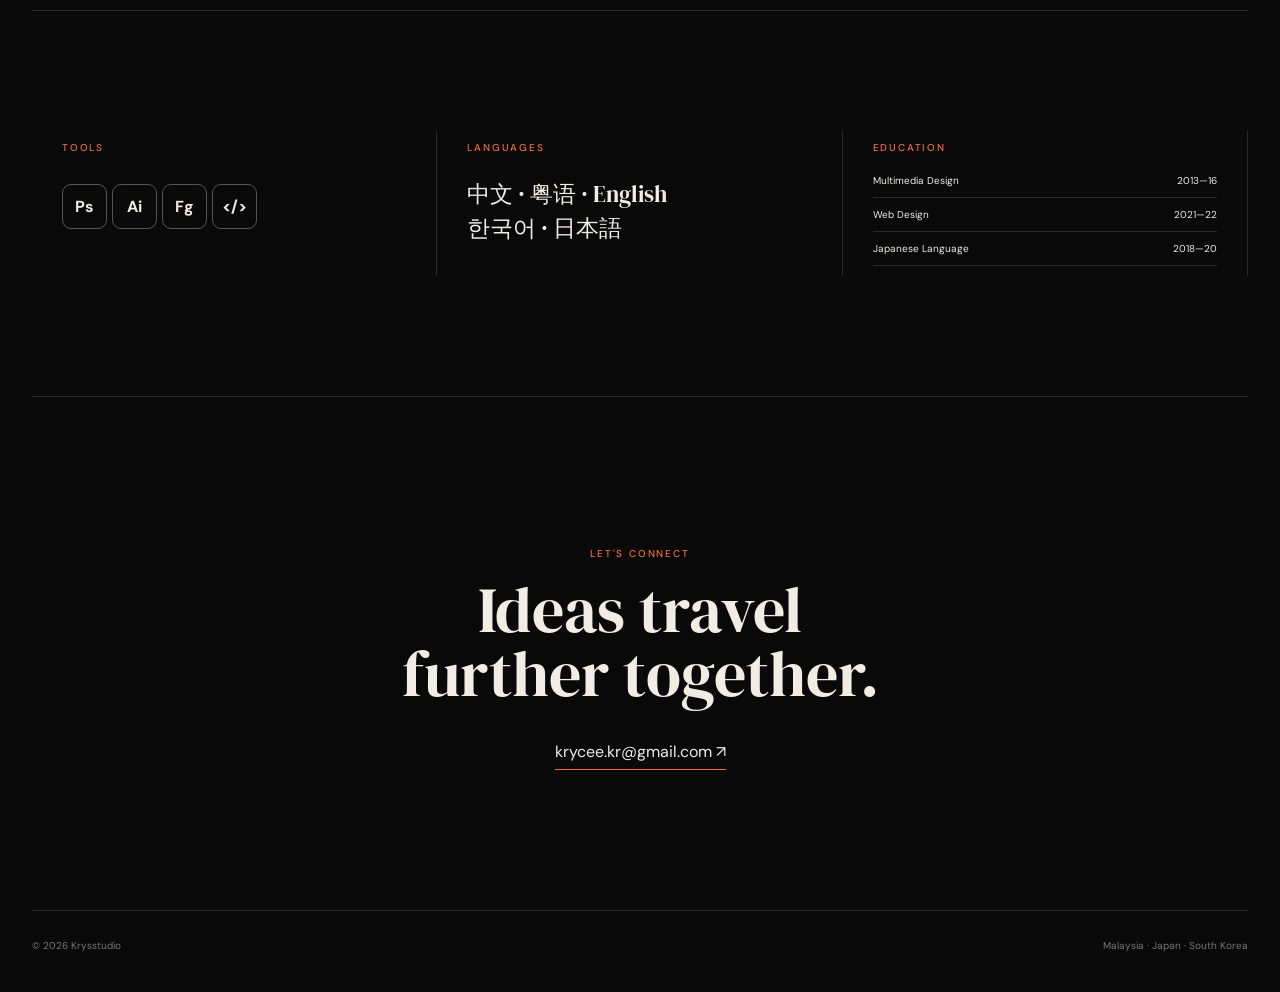
==== commit 8f04c324: "Show full-width hero image without cropping" ====
--- a/innerpage/about-preview.html
+++ b/innerpage/about-preview.html
@@ -17,6 +17,12 @@
 .about-label{font-size:9px}
 .places{margin:18px 0 0!important;color:#777!important;font-size:10px!important;letter-spacing:.16em;text-transform:uppercase}
 @media(max-width:760px){.visual{height:100svh;min-height:560px}.motion{background-position:64% center}.intro,.section,.contact{width:calc(100% - 36px)}}
+</style><style>
+/* Full-width image without cover cropping */
+.visual{width:100%;height:auto!important;min-height:0!important;aspect-ratio:1673/941;margin:0;padding:0}
+.motion{inset:0!important;width:100%;height:100%;transform:none;background-image:url('images/about-hanok-winter.png?v=5');background-size:contain;background-position:center center;background-repeat:no-repeat;background-color:#090909;animation:none}
+.snow{right:0;top:5%;width:55%;height:72%}
+@media(max-width:760px){.visual{height:auto!important;min-height:0!important;aspect-ratio:1673/941}.motion{background-size:contain;background-position:center}.snow{width:60%;height:74%}}
 </style></head><body><nav><a href="../index.html">KRYSS STUDIO</a><div><a href="../index.html">Graphic</a><a>Web</a><a>Illus</a><a class="on">About</a></div></nav><main>
 <section class="visual" aria-label="Winter hanok café"><div class="motion"></div><div class="snow" id="snow" aria-hidden="true"></div><div class="frost"></div></section>
 <section class="intro" id="about"><p class="label about-label">About Krycee Liew</p><p class="places">Malaysia · Japan · South Korea</p><h2>One practice.<br>Many perspectives.</h2><p>A multilingual senior designer connecting beauty, brand and digital experiences across APAC.</p><div class="stats"><div><b>8+</b><span>Years</span></div><div><b>3</b><span>Countries</span></div><div><b>5</b><span>Languages</span></div><div><b>APAC</b><span>Markets</span></div></div></section>
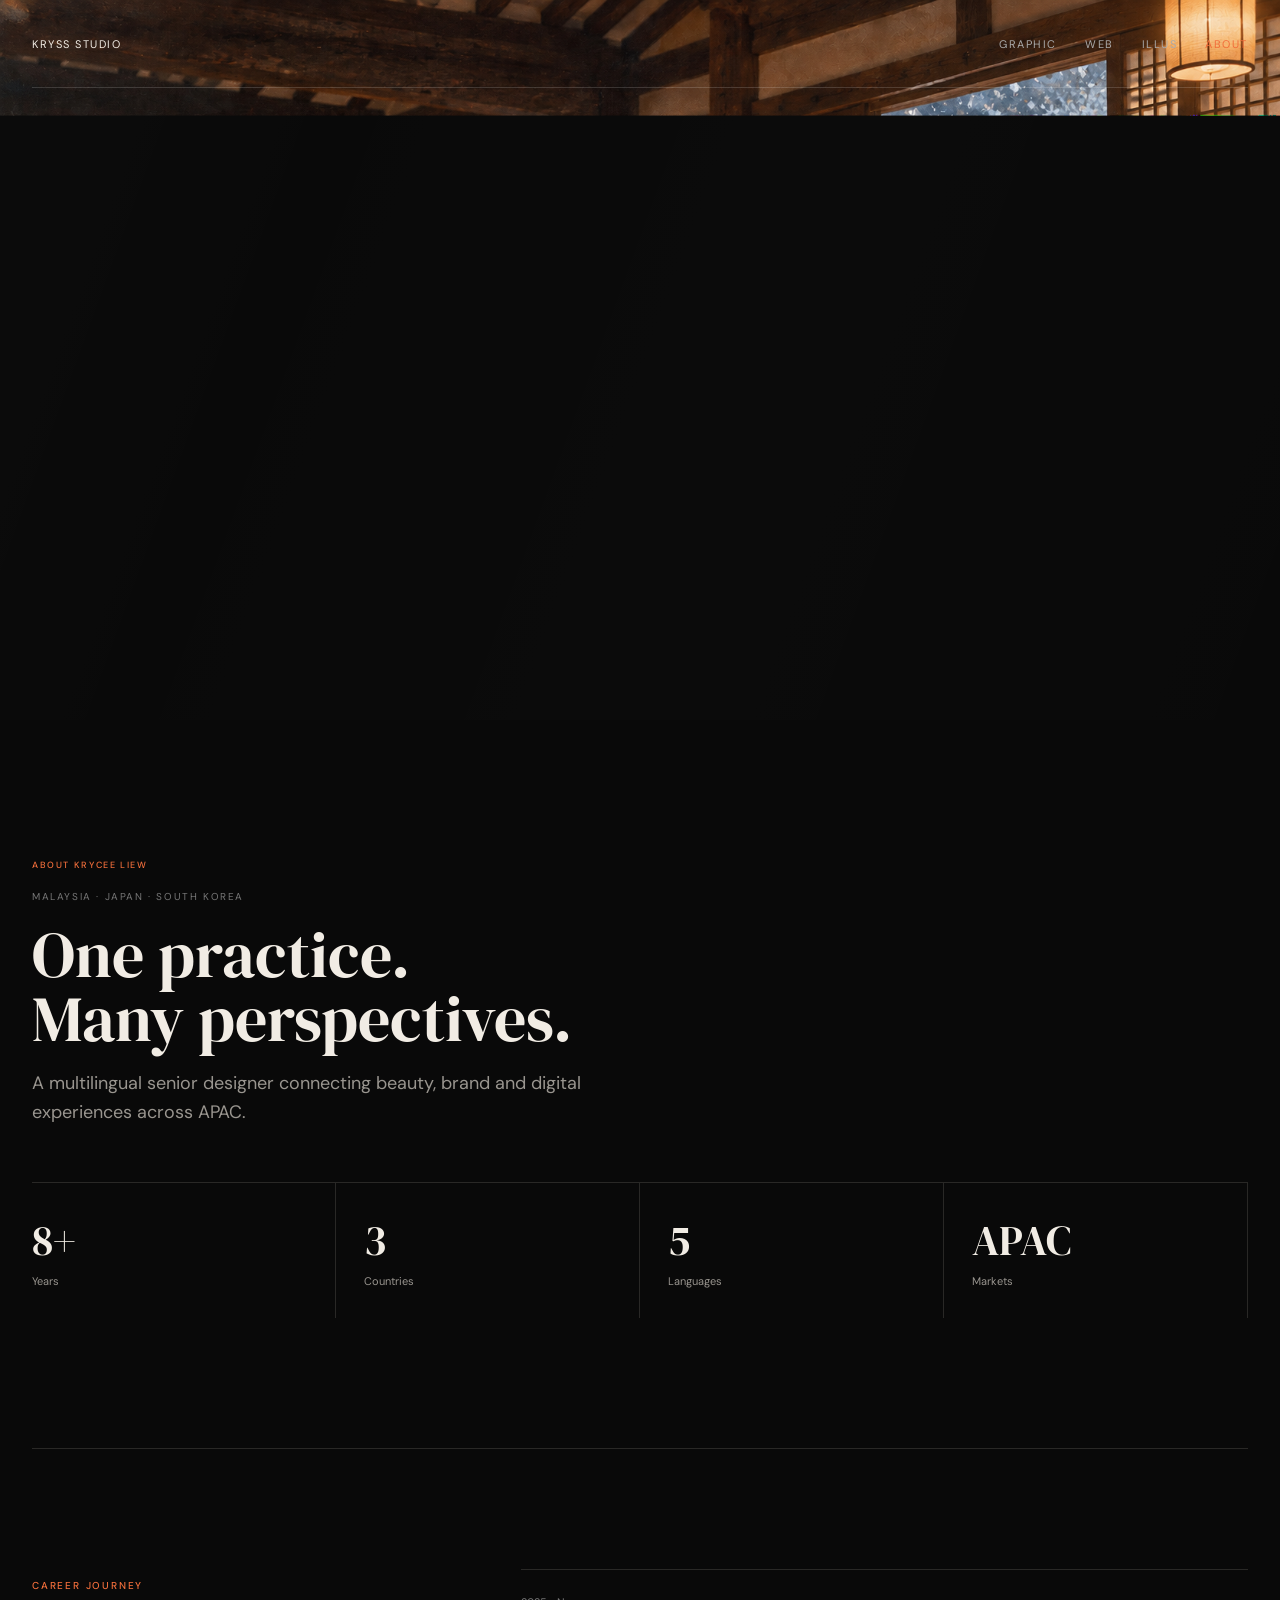
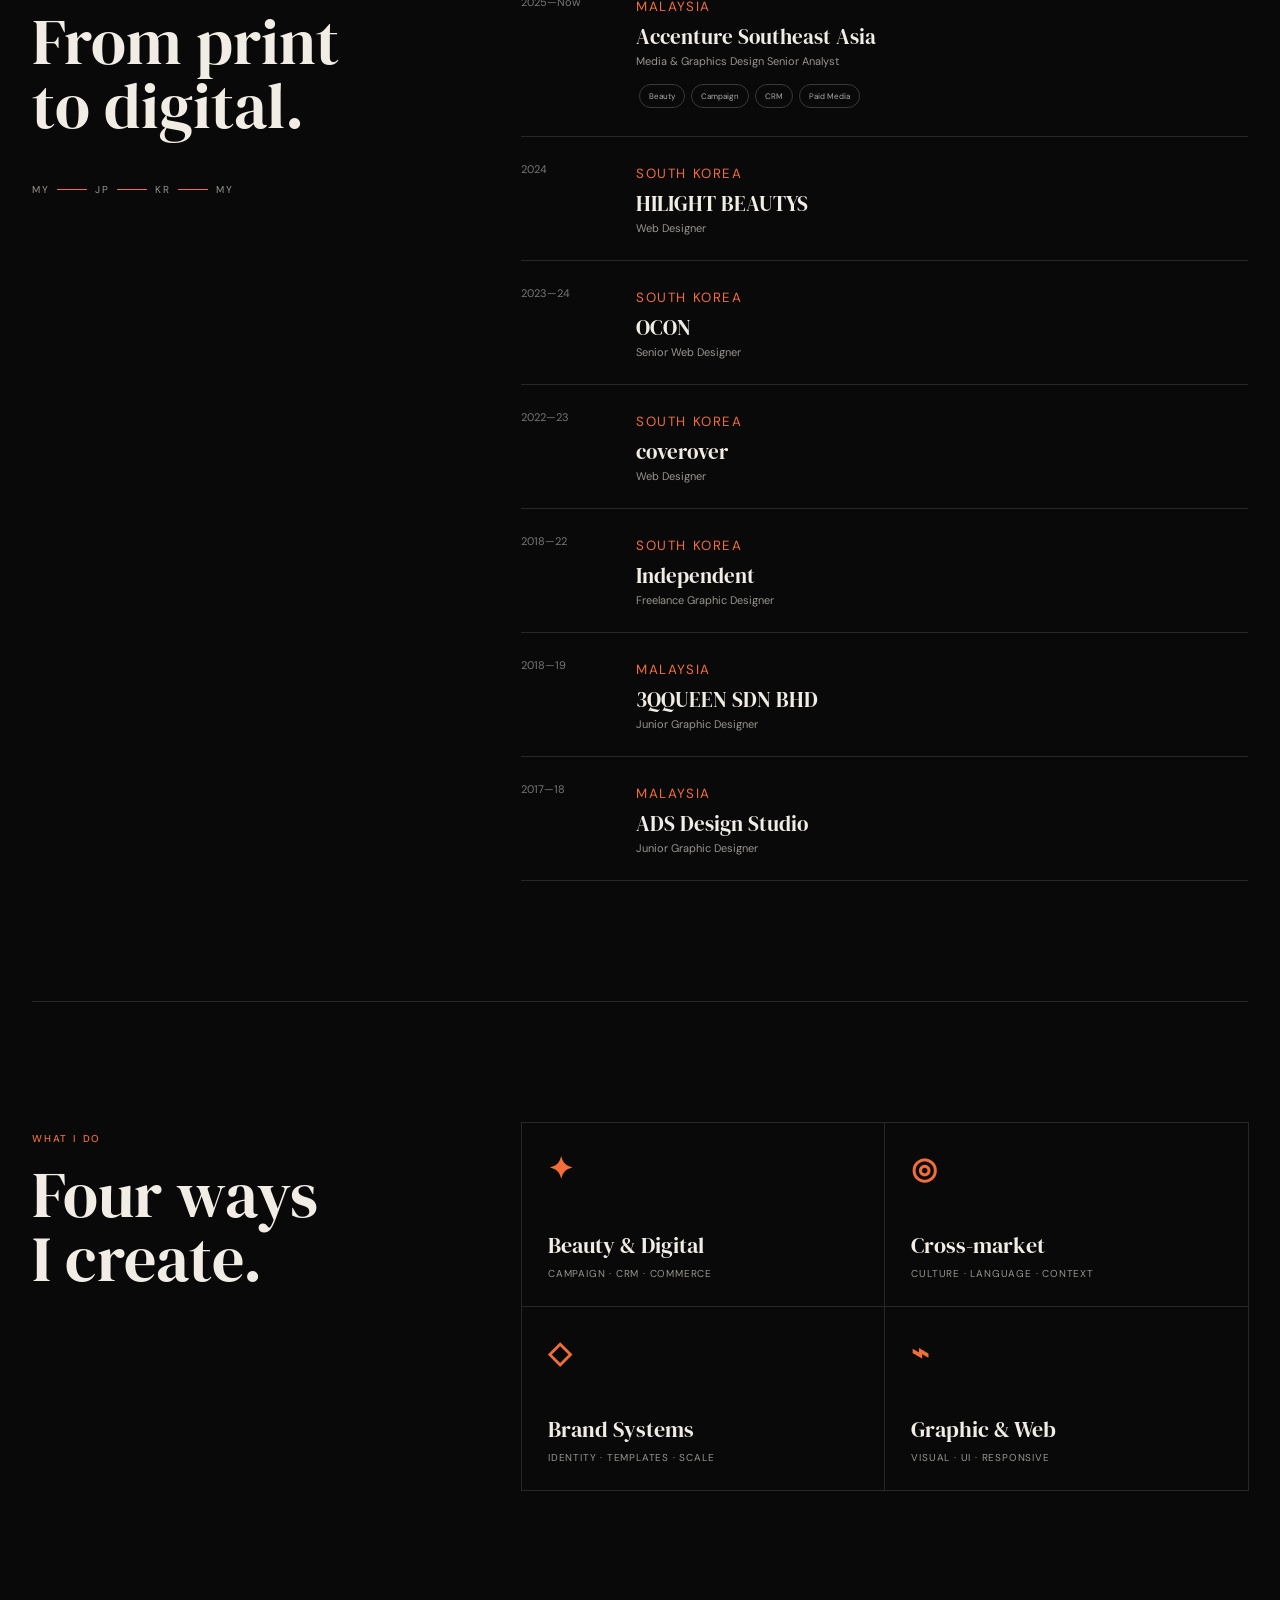
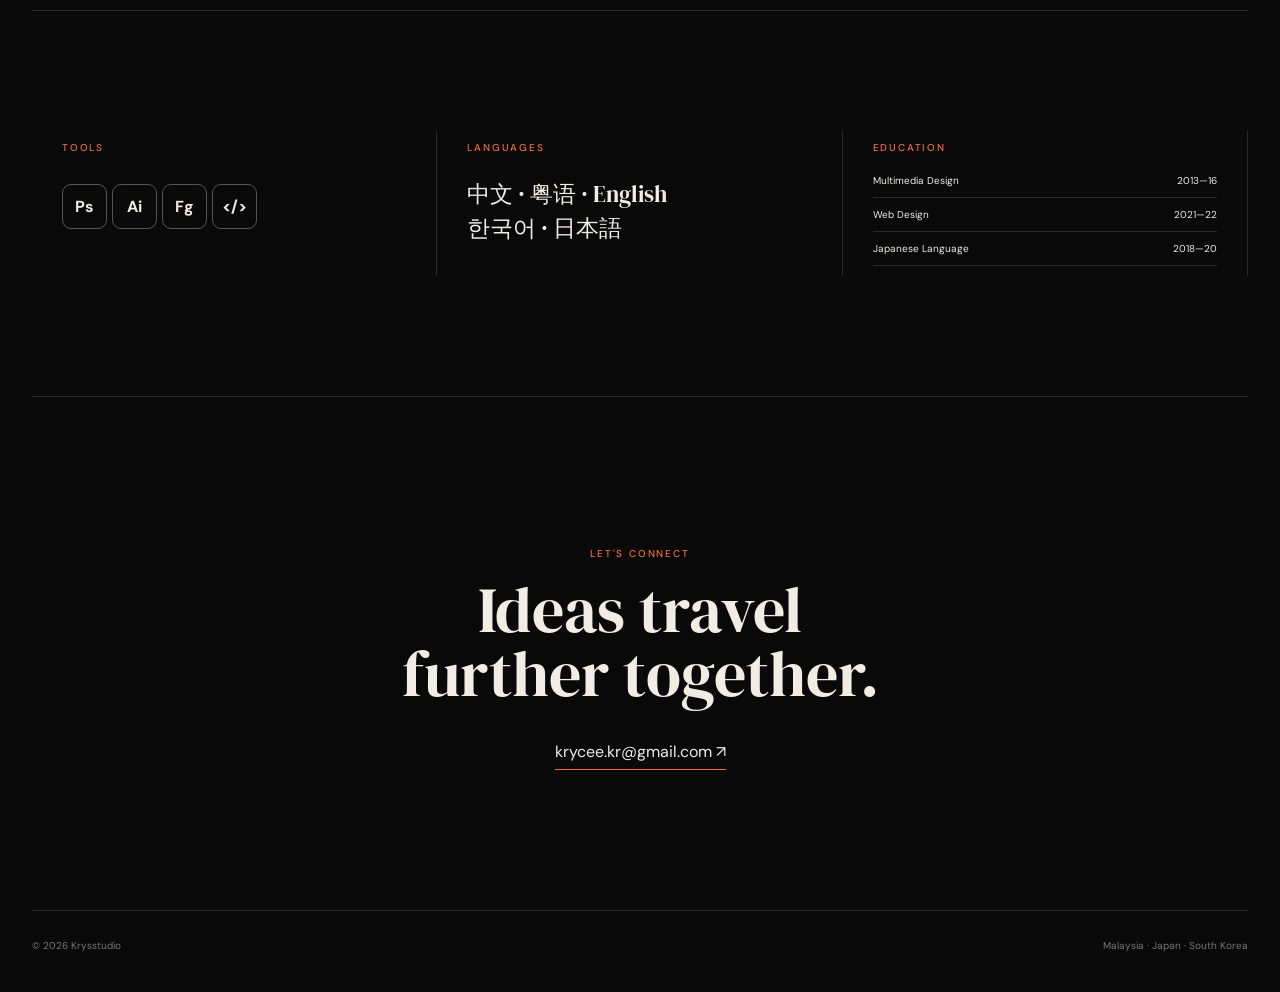
==== commit c1bf6d16: "Render complete hero artwork as responsive image" ====
--- a/innerpage/about-preview.html
+++ b/innerpage/about-preview.html
@@ -23,8 +23,16 @@
 .motion{inset:0!important;width:100%;height:100%;transform:none;background-image:url('images/about-hanok-winter.png?v=5');background-size:contain;background-position:center center;background-repeat:no-repeat;background-color:#090909;animation:none}
 .snow{right:0;top:5%;width:55%;height:72%}
 @media(max-width:760px){.visual{height:auto!important;min-height:0!important;aspect-ratio:1673/941}.motion{background-size:contain;background-position:center}.snow{width:60%;height:74%}}
+</style><style>
+/* Use a real responsive image so the complete artwork always shows */
+.visual{position:relative;display:block;width:100%;height:auto!important;min-height:0!important;aspect-ratio:auto!important;margin:0;padding:0;overflow:hidden}
+.hero-image{position:relative;z-index:0;display:block;width:100%;height:auto;max-width:none;object-fit:contain}
+.motion{display:none!important}
+.snow{position:absolute;z-index:1;right:0;top:0;width:56%;height:76%}
+.frost{position:absolute;z-index:2}
+@media(max-width:760px){.visual{height:auto!important;min-height:0!important;aspect-ratio:auto!important}.hero-image{width:100%;height:auto}.snow{width:60%;height:76%}}
 </style></head><body><nav><a href="../index.html">KRYSS STUDIO</a><div><a href="../index.html">Graphic</a><a>Web</a><a>Illus</a><a class="on">About</a></div></nav><main>
-<section class="visual" aria-label="Winter hanok café"><div class="motion"></div><div class="snow" id="snow" aria-hidden="true"></div><div class="frost"></div></section>
+<section class="visual" aria-label="Winter hanok café"><img class="hero-image" src="images/about-hanok-winter.png?v=6" alt="A woman working in a warm hanok café while snow falls outside"><div class="snow" id="snow" aria-hidden="true"></div><div class="frost"></div></section>
 <section class="intro" id="about"><p class="label about-label">About Krycee Liew</p><p class="places">Malaysia · Japan · South Korea</p><h2>One practice.<br>Many perspectives.</h2><p>A multilingual senior designer connecting beauty, brand and digital experiences across APAC.</p><div class="stats"><div><b>8+</b><span>Years</span></div><div><b>3</b><span>Countries</span></div><div><b>5</b><span>Languages</span></div><div><b>APAC</b><span>Markets</span></div></div></section>
 <section class="section"><header><p class="label">Career journey</p><h2>From print<br>to digital.</h2><div class="route">MY<i></i>JP<i></i>KR<i></i>MY</div></header><div class="timeline">
 <article class="job"><time>2025—Now</time><div><small>Malaysia</small><h3>Accenture Southeast Asia</h3><p>Media &amp; Graphics Design Senior Analyst</p><div class="tags"><span>Beauty</span><span>Campaign</span><span>CRM</span><span>Paid Media</span></div></div></article>
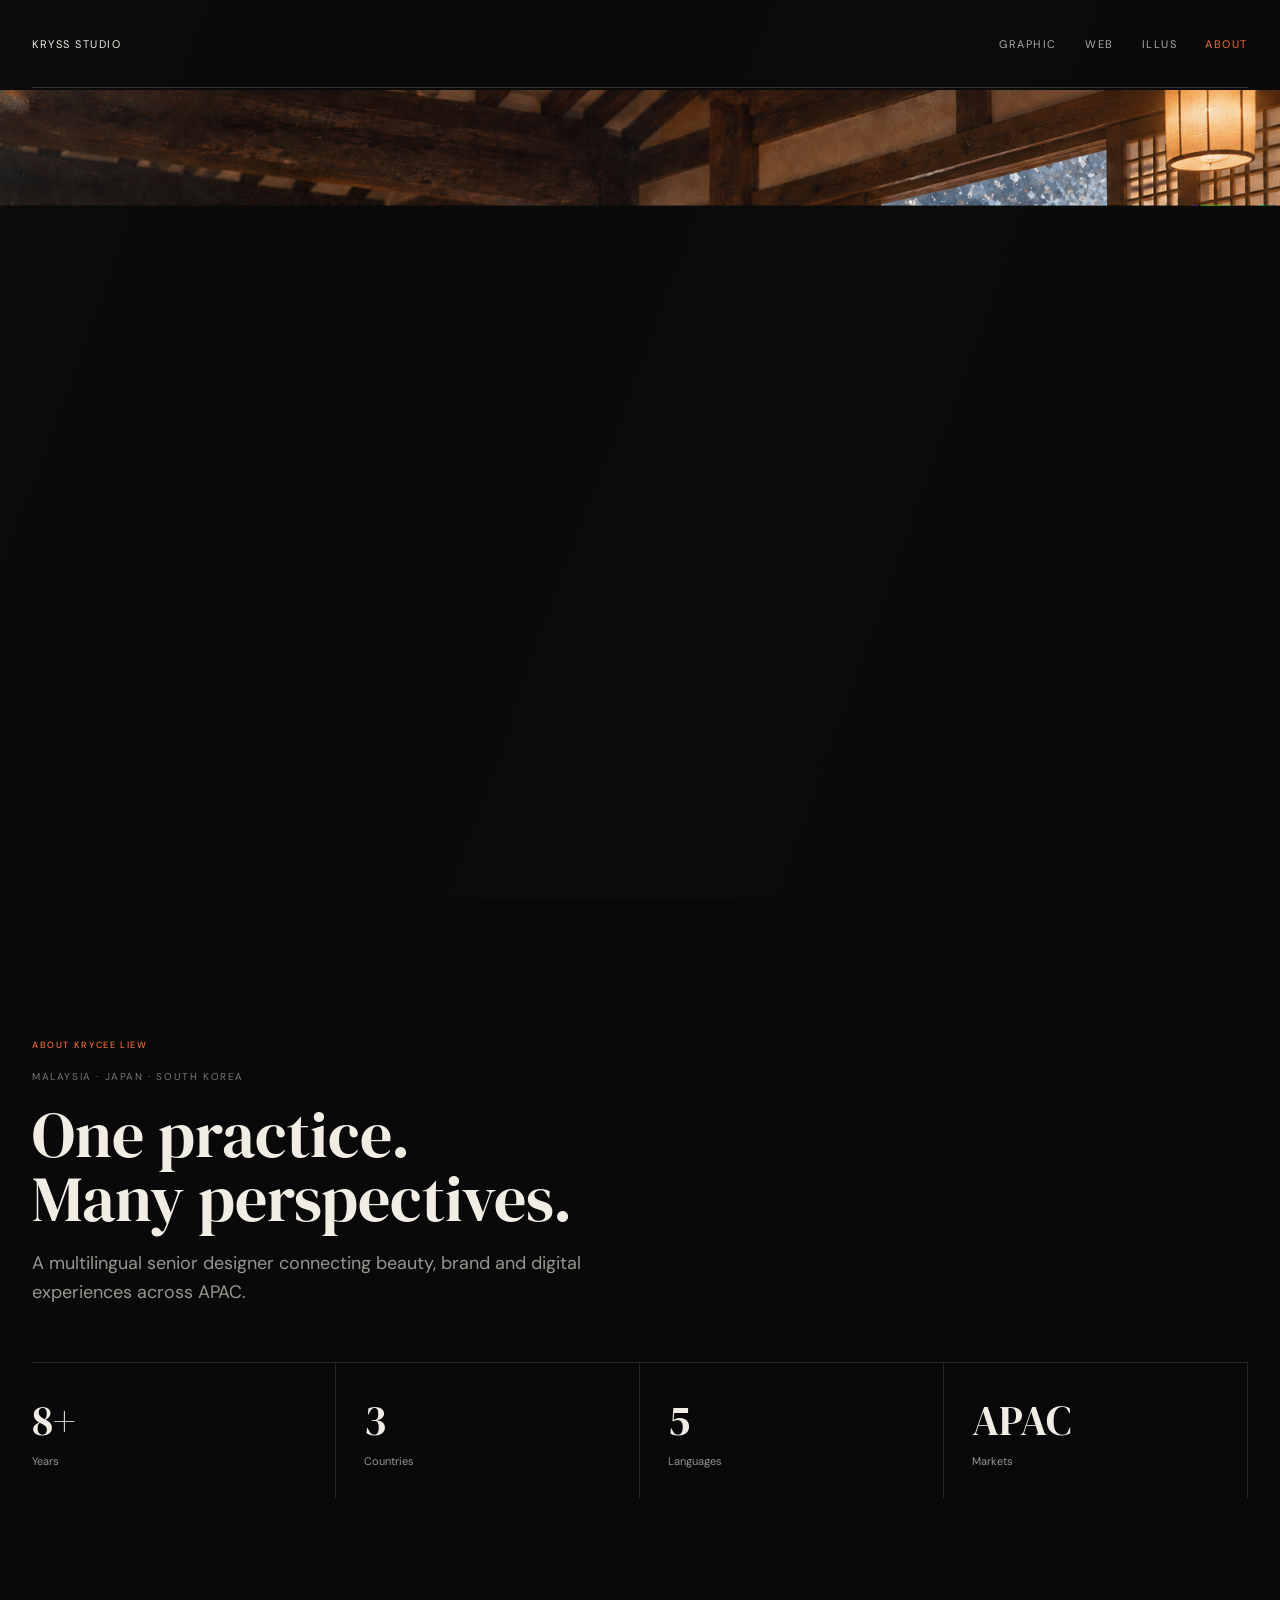
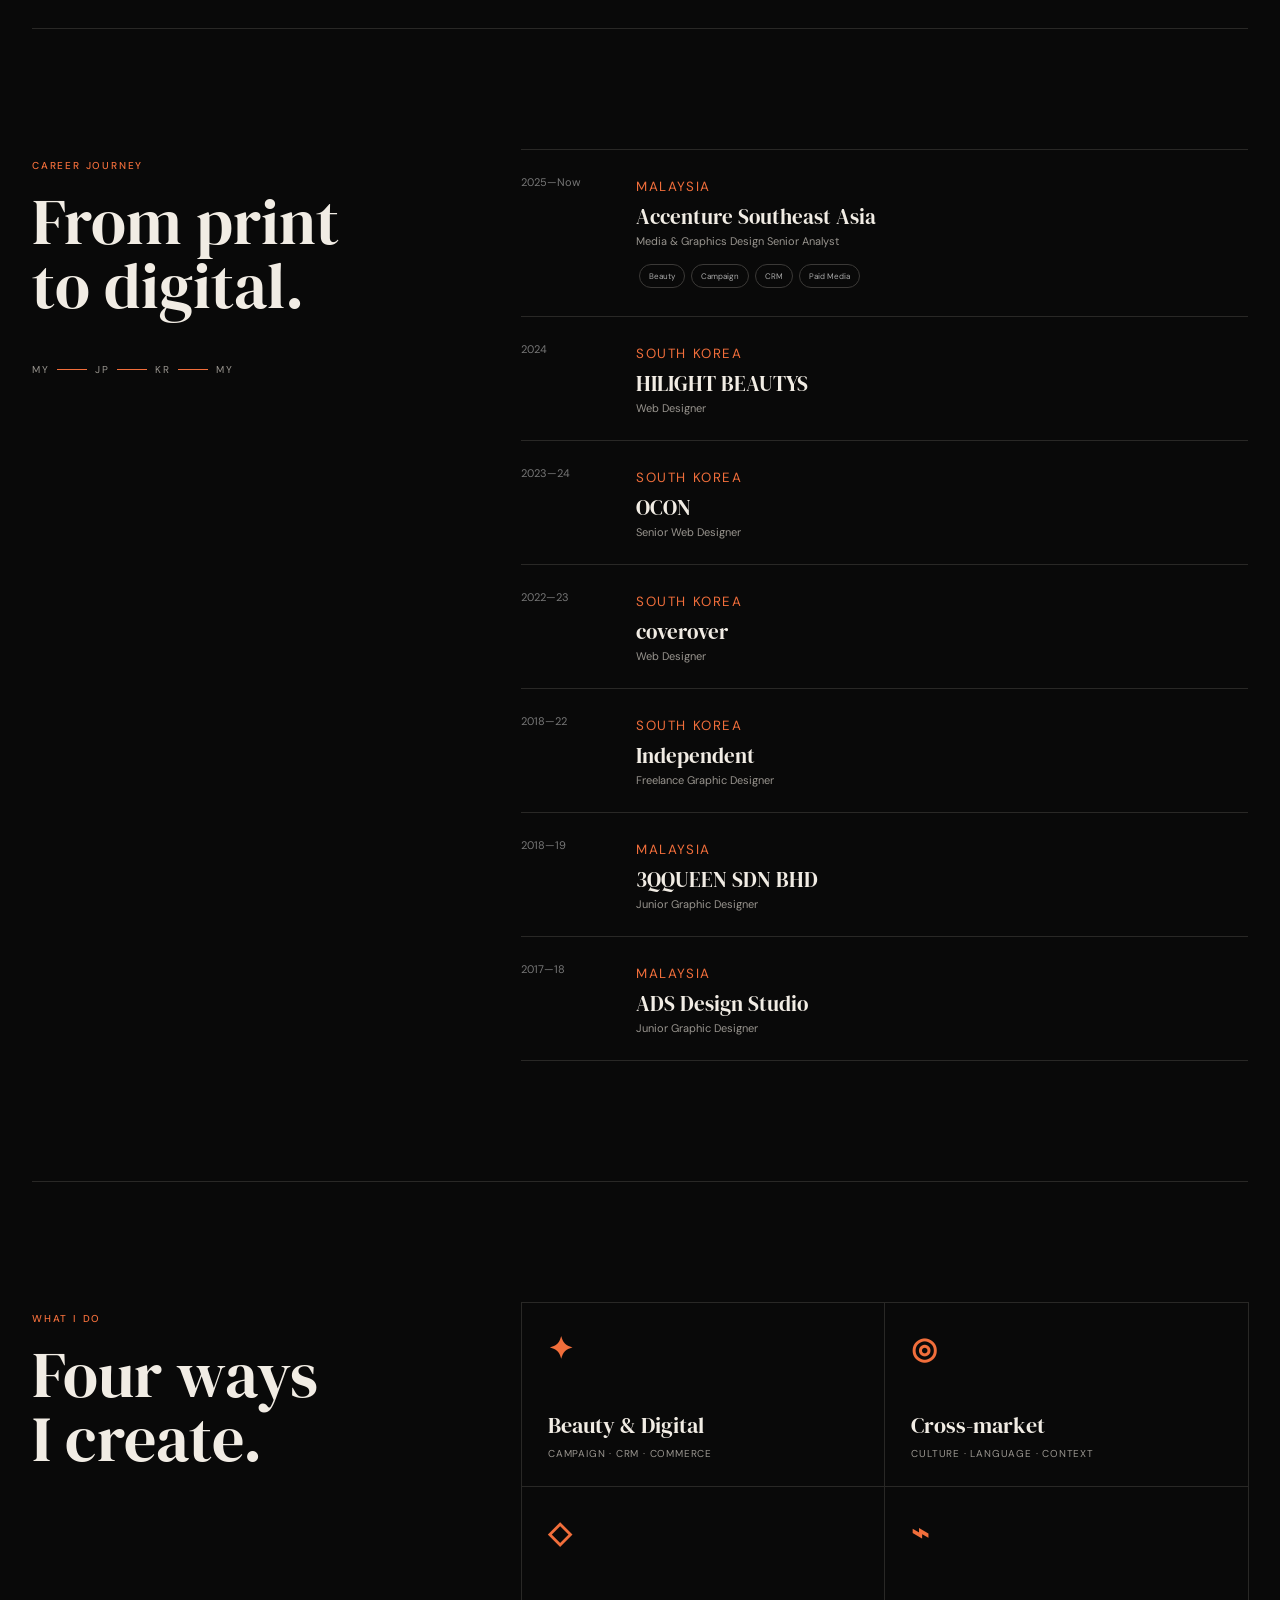
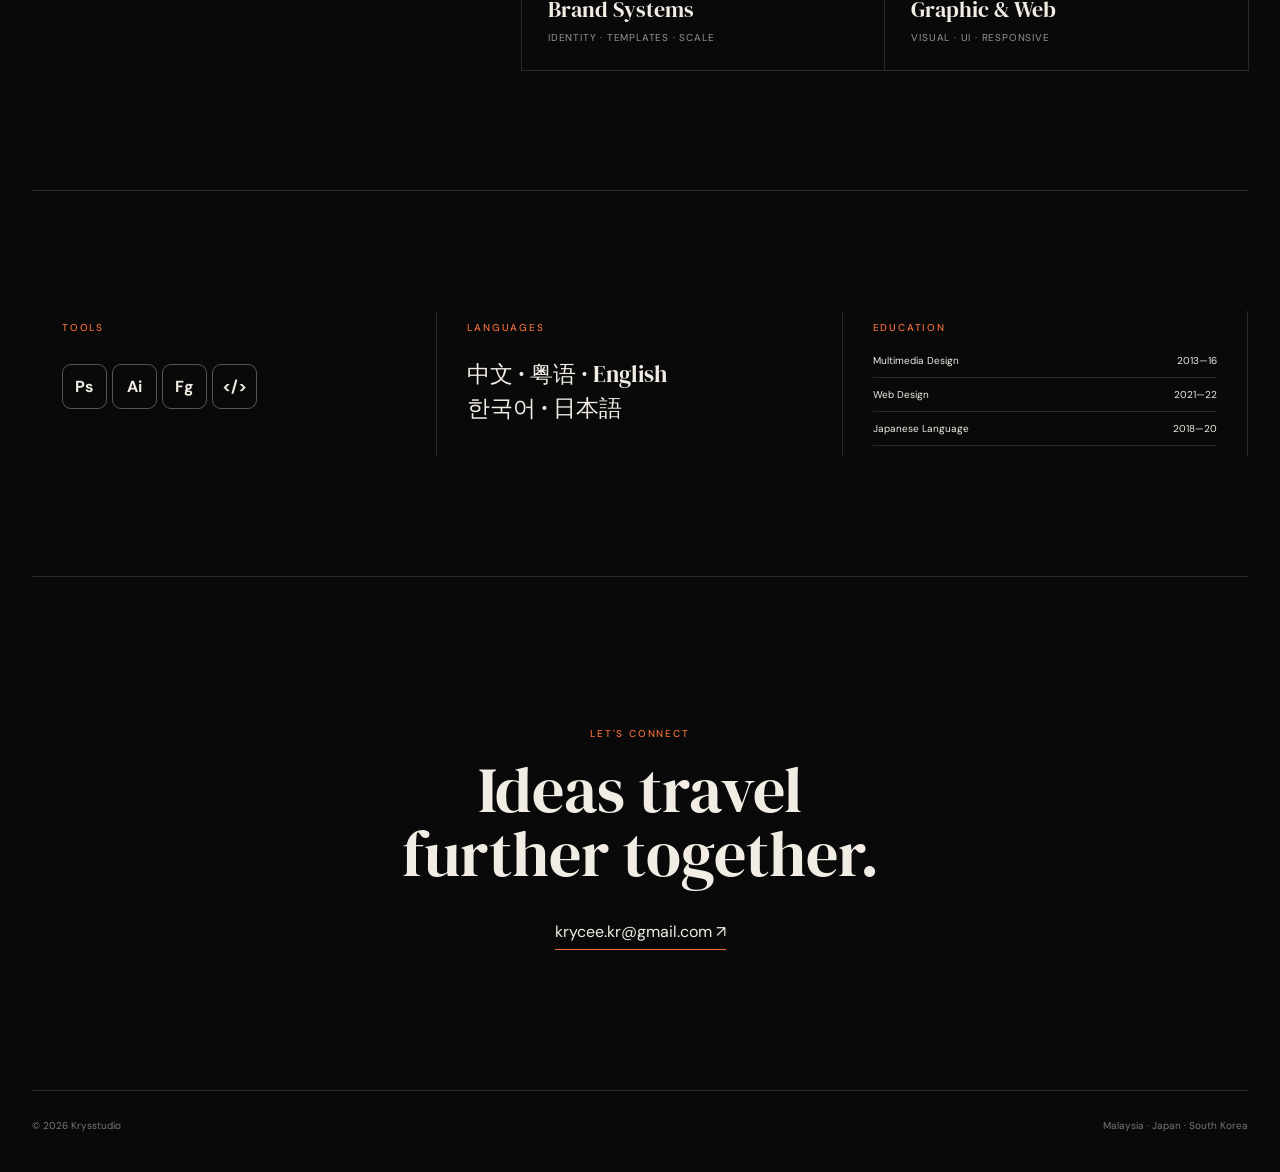
==== commit 30f84fc9: "Fix About hero to fill viewport without cropping" ====
--- a/innerpage/about-preview.html
+++ b/innerpage/about-preview.html
@@ -24,13 +24,13 @@
 .snow{right:0;top:5%;width:55%;height:72%}
 @media(max-width:760px){.visual{height:auto!important;min-height:0!important;aspect-ratio:1673/941}.motion{background-size:contain;background-position:center}.snow{width:60%;height:74%}}
 </style><style>
-/* Use a real responsive image so the complete artwork always shows */
-.visual{position:relative;display:block;width:100%;height:auto!important;min-height:0!important;aspect-ratio:auto!important;margin:0;padding:0;overflow:hidden}
-.hero-image{position:relative;z-index:0;display:block;width:100%;height:auto;max-width:none;object-fit:contain}
+/* Full-screen hero: keep the entire artwork visible without cropping */
+.visual{position:relative;display:block;width:100vw;height:100vh!important;height:100svh!important;min-height:640px!important;aspect-ratio:auto!important;margin:0;padding:0;overflow:hidden;background:#090909}
+.hero-image{position:absolute;z-index:0;inset:0;display:block;width:100%;height:100%;max-width:none;object-fit:contain;object-position:center center}
 .motion{display:none!important}
 .snow{position:absolute;z-index:1;right:0;top:0;width:56%;height:76%}
-.frost{position:absolute;z-index:2}
-@media(max-width:760px){.visual{height:auto!important;min-height:0!important;aspect-ratio:auto!important}.hero-image{width:100%;height:auto}.snow{width:60%;height:76%}}
+.frost{position:absolute;z-index:2;inset:0}
+@media(max-width:760px){.visual{width:100vw;height:100svh!important;min-height:560px!important}.hero-image{width:100%;height:100%;object-fit:contain;object-position:center}.snow{width:60%;height:76%}}
 </style></head><body><nav><a href="../index.html">KRYSS STUDIO</a><div><a href="../index.html">Graphic</a><a>Web</a><a>Illus</a><a class="on">About</a></div></nav><main>
 <section class="visual" aria-label="Winter hanok café"><img class="hero-image" src="images/about-hanok-winter.png?v=6" alt="A woman working in a warm hanok café while snow falls outside"><div class="snow" id="snow" aria-hidden="true"></div><div class="frost"></div></section>
 <section class="intro" id="about"><p class="label about-label">About Krycee Liew</p><p class="places">Malaysia · Japan · South Korea</p><h2>One practice.<br>Many perspectives.</h2><p>A multilingual senior designer connecting beauty, brand and digital experiences across APAC.</p><div class="stats"><div><b>8+</b><span>Years</span></div><div><b>3</b><span>Countries</span></div><div><b>5</b><span>Languages</span></div><div><b>APAC</b><span>Markets</span></div></div></section>
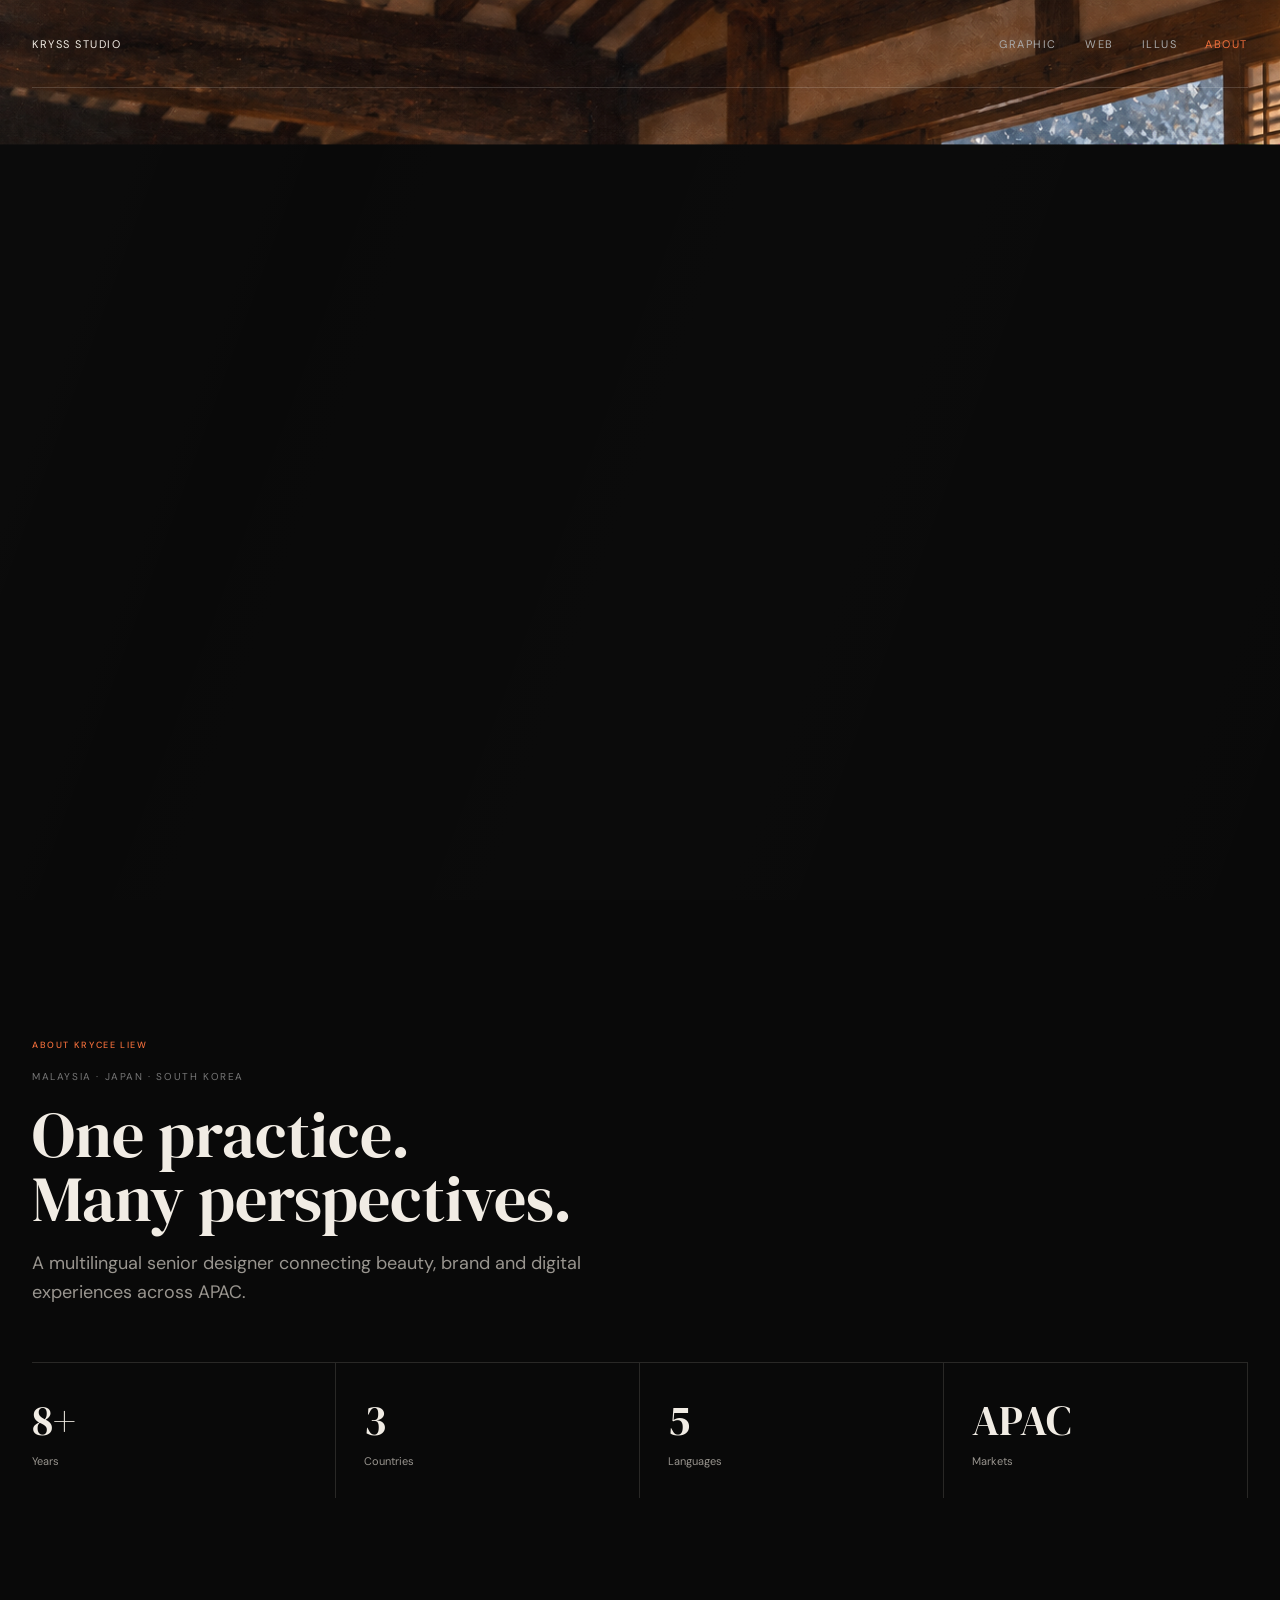
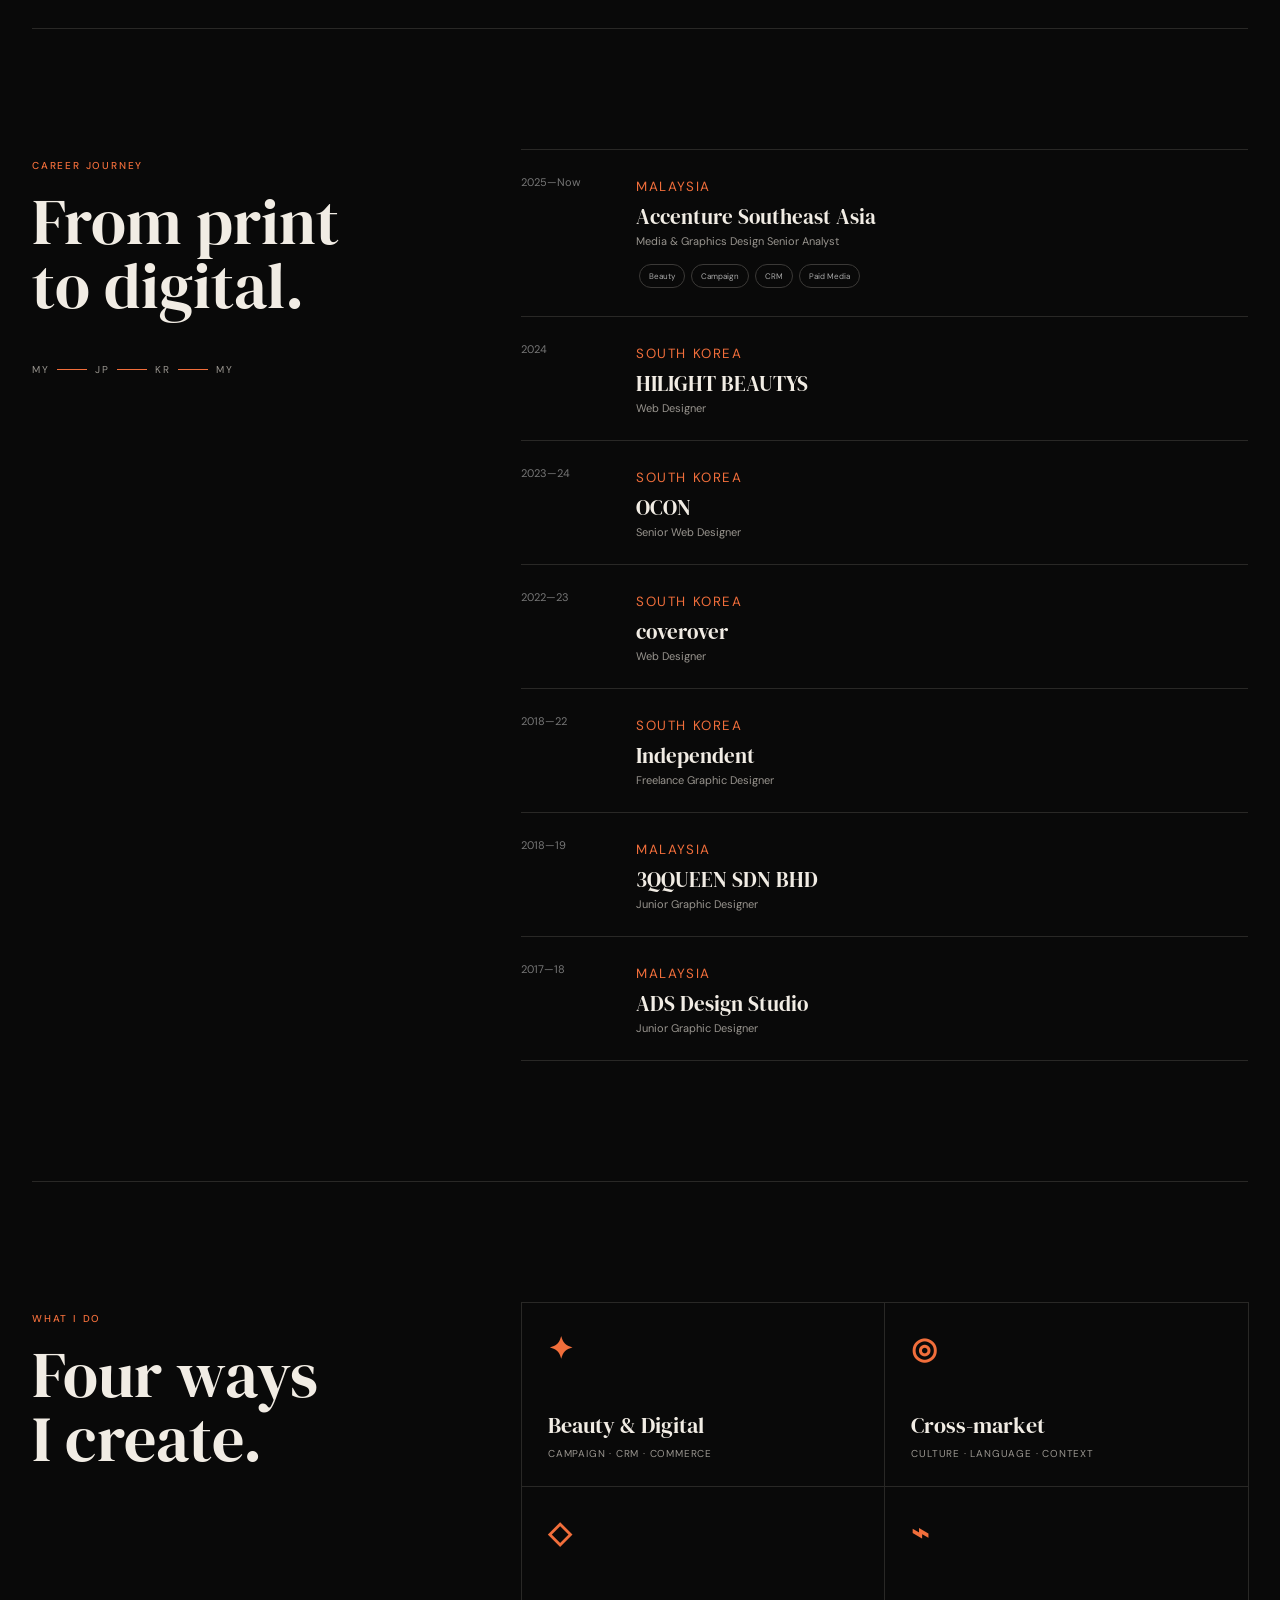
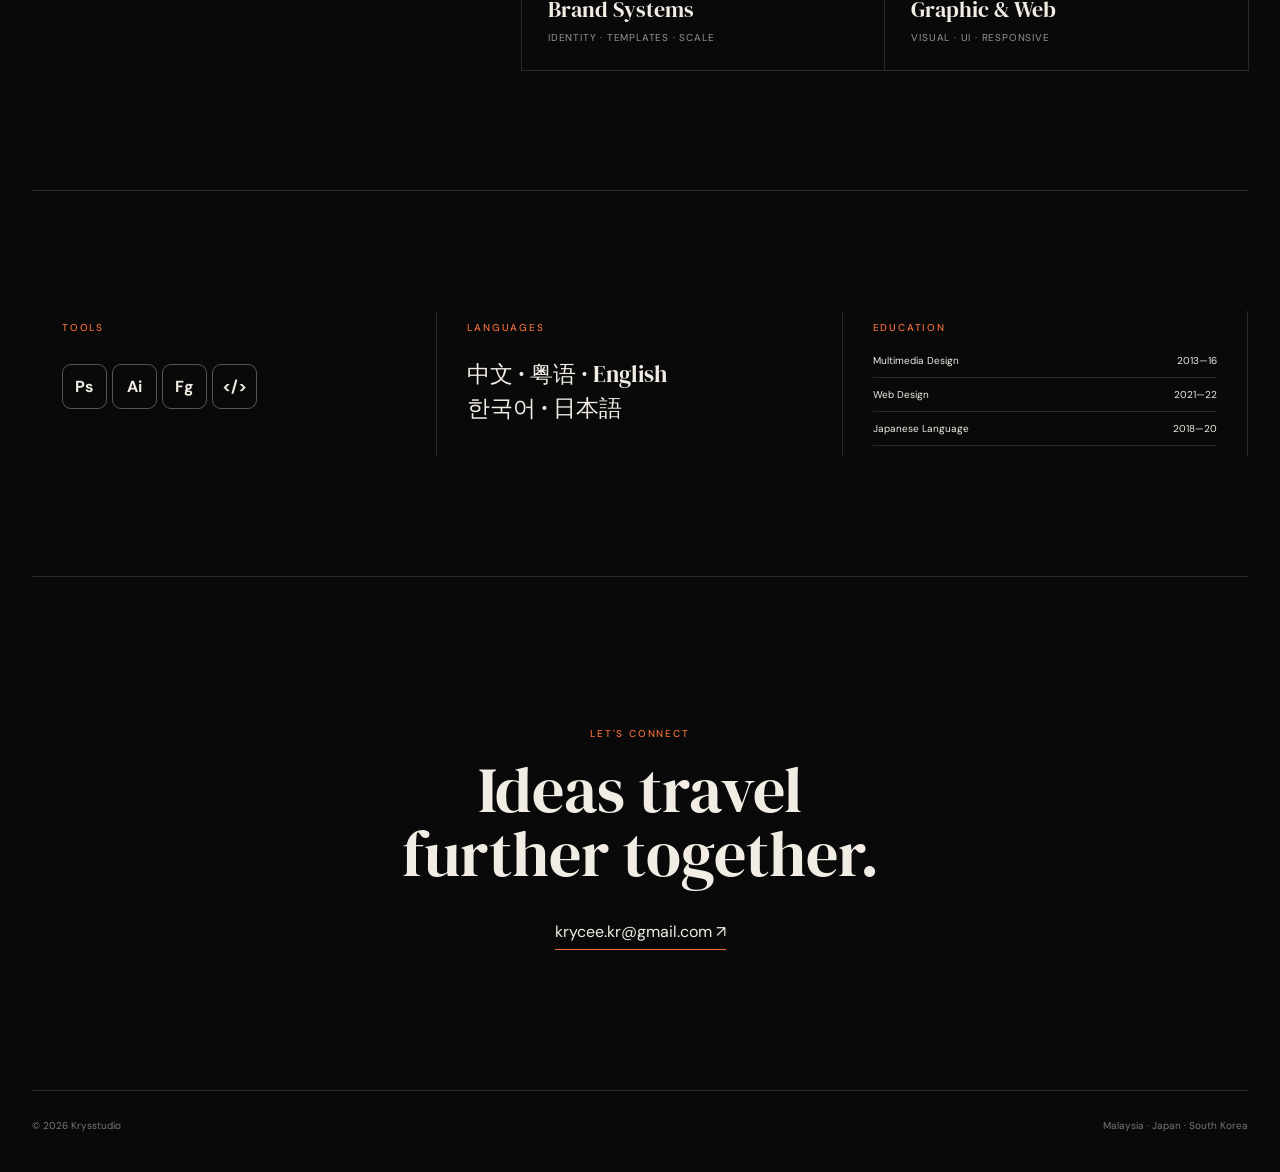
==== commit 544afcef: "Use optimized full-screen hanok hero artwork" ====
--- a/innerpage/about-preview.html
+++ b/innerpage/about-preview.html
@@ -4,7 +4,7 @@
 .motion{inset:0;border:0;background:url('images/about-hanok-winter.png') center center/cover no-repeat;animation:slowPush 18s ease-in-out infinite alternate}.motion:after{content:'';position:absolute;inset:0;background:linear-gradient(90deg,rgba(5,5,5,.9) 0%,rgba(5,5,5,.58) 32%,rgba(5,5,5,.08) 66%,rgba(5,5,5,.03) 100%)}.snow{position:absolute;z-index:1;right:3%;top:8%;width:53%;height:68%;overflow:hidden;clip-path:polygon(18% 0,100% 0,100% 100%,0 100%,0 18%);pointer-events:none}.flake{position:absolute;top:-8%;border-radius:50%;background:#fff;filter:blur(.25px);opacity:.78;animation:snowfall linear infinite}.frost{position:absolute;z-index:1;inset:0;pointer-events:none;background:linear-gradient(110deg,#ffffff08,transparent 24%,#ffffff05 57%,transparent);mix-blend-mode:screen}.hero{max-width:650px}.visual h1{font-size:clamp(56px,6.4vw,96px)}@keyframes slowPush{from{transform:scale(1)}to{transform:scale(1.045)}}@keyframes snowfall{0%{transform:translate3d(0,-10%,0) rotate(0);opacity:0}10%{opacity:.8}100%{transform:translate3d(var(--drift),115%,0) rotate(240deg);opacity:.18}}@media(max-width:760px){.motion{inset:0;opacity:1;background-position:62% center}.snow{right:0;width:70%}.motion:after{background:linear-gradient(0deg,rgba(5,5,5,.88) 0%,rgba(5,5,5,.28) 60%,rgba(5,5,5,.12))}}@media(prefers-reduced-motion:reduce){.motion,.flake{animation:none}}
 </style><style>
 .visual{width:100vw;height:100svh;min-height:720px;margin-left:calc(50% - 50vw);padding-left:max(32px,calc((100vw - 1240px)/2));padding-right:max(32px,calc((100vw - 1240px)/2))}
-.motion{inset:0!important;background-image:url('images/about-hanok-winter.png?v=3')}
+.motion{inset:0!important;background-image:url('images/about-hanok-winter-v2.webp?v=1')}
 .scroll{left:max(32px,calc((100vw - 1240px)/2))}
 @media(max-width:760px){.visual{padding-left:18px;padding-right:18px}.motion{inset:0!important;background-position:62% center}.scroll{left:18px}}
 </style><style>
@@ -24,13 +24,13 @@
 .snow{right:0;top:5%;width:55%;height:72%}
 @media(max-width:760px){.visual{height:auto!important;min-height:0!important;aspect-ratio:1673/941}.motion{background-size:contain;background-position:center}.snow{width:60%;height:74%}}
 </style><style>
-/* Full-screen hero: keep the entire artwork visible without cropping */
-.visual{position:relative;display:block;width:100vw;height:100vh!important;height:100svh!important;min-height:640px!important;aspect-ratio:auto!important;margin:0;padding:0;overflow:hidden;background:#090909}
-.hero-image{position:absolute;z-index:0;inset:0;display:block;width:100%;height:100%;max-width:none;object-fit:contain;object-position:center center}
+/* True full-screen hero: fill the viewport with the complete 16:9 artwork */
+.visual{position:relative;display:block;width:100%;height:100vh!important;height:100svh!important;min-height:640px!important;aspect-ratio:auto!important;margin:0;padding:0;overflow:hidden;background:#090909}
+.hero-image{position:absolute;z-index:0;inset:0;display:block;width:100%;height:100%;max-width:none;object-fit:cover;object-position:center center}
 .motion{display:none!important}
 .snow{position:absolute;z-index:1;right:0;top:0;width:56%;height:76%}
 .frost{position:absolute;z-index:2;inset:0}
-@media(max-width:760px){.visual{width:100vw;height:100svh!important;min-height:560px!important}.hero-image{width:100%;height:100%;object-fit:contain;object-position:center}.snow{width:60%;height:76%}}
+@media(max-width:760px){.visual{width:100%;height:100svh!important;min-height:560px!important}.hero-image{width:100%;height:100%;object-fit:cover;object-position:center}.snow{width:60%;height:76%}}
 </style></head><body><nav><a href="../index.html">KRYSS STUDIO</a><div><a href="../index.html">Graphic</a><a>Web</a><a>Illus</a><a class="on">About</a></div></nav><main>
 <section class="visual" aria-label="Winter hanok café"><img class="hero-image" src="images/about-hanok-winter.png?v=6" alt="A woman working in a warm hanok café while snow falls outside"><div class="snow" id="snow" aria-hidden="true"></div><div class="frost"></div></section>
 <section class="intro" id="about"><p class="label about-label">About Krycee Liew</p><p class="places">Malaysia · Japan · South Korea</p><h2>One practice.<br>Many perspectives.</h2><p>A multilingual senior designer connecting beauty, brand and digital experiences across APAC.</p><div class="stats"><div><b>8+</b><span>Years</span></div><div><b>3</b><span>Countries</span></div><div><b>5</b><span>Languages</span></div><div><b>APAC</b><span>Markets</span></div></div></section>
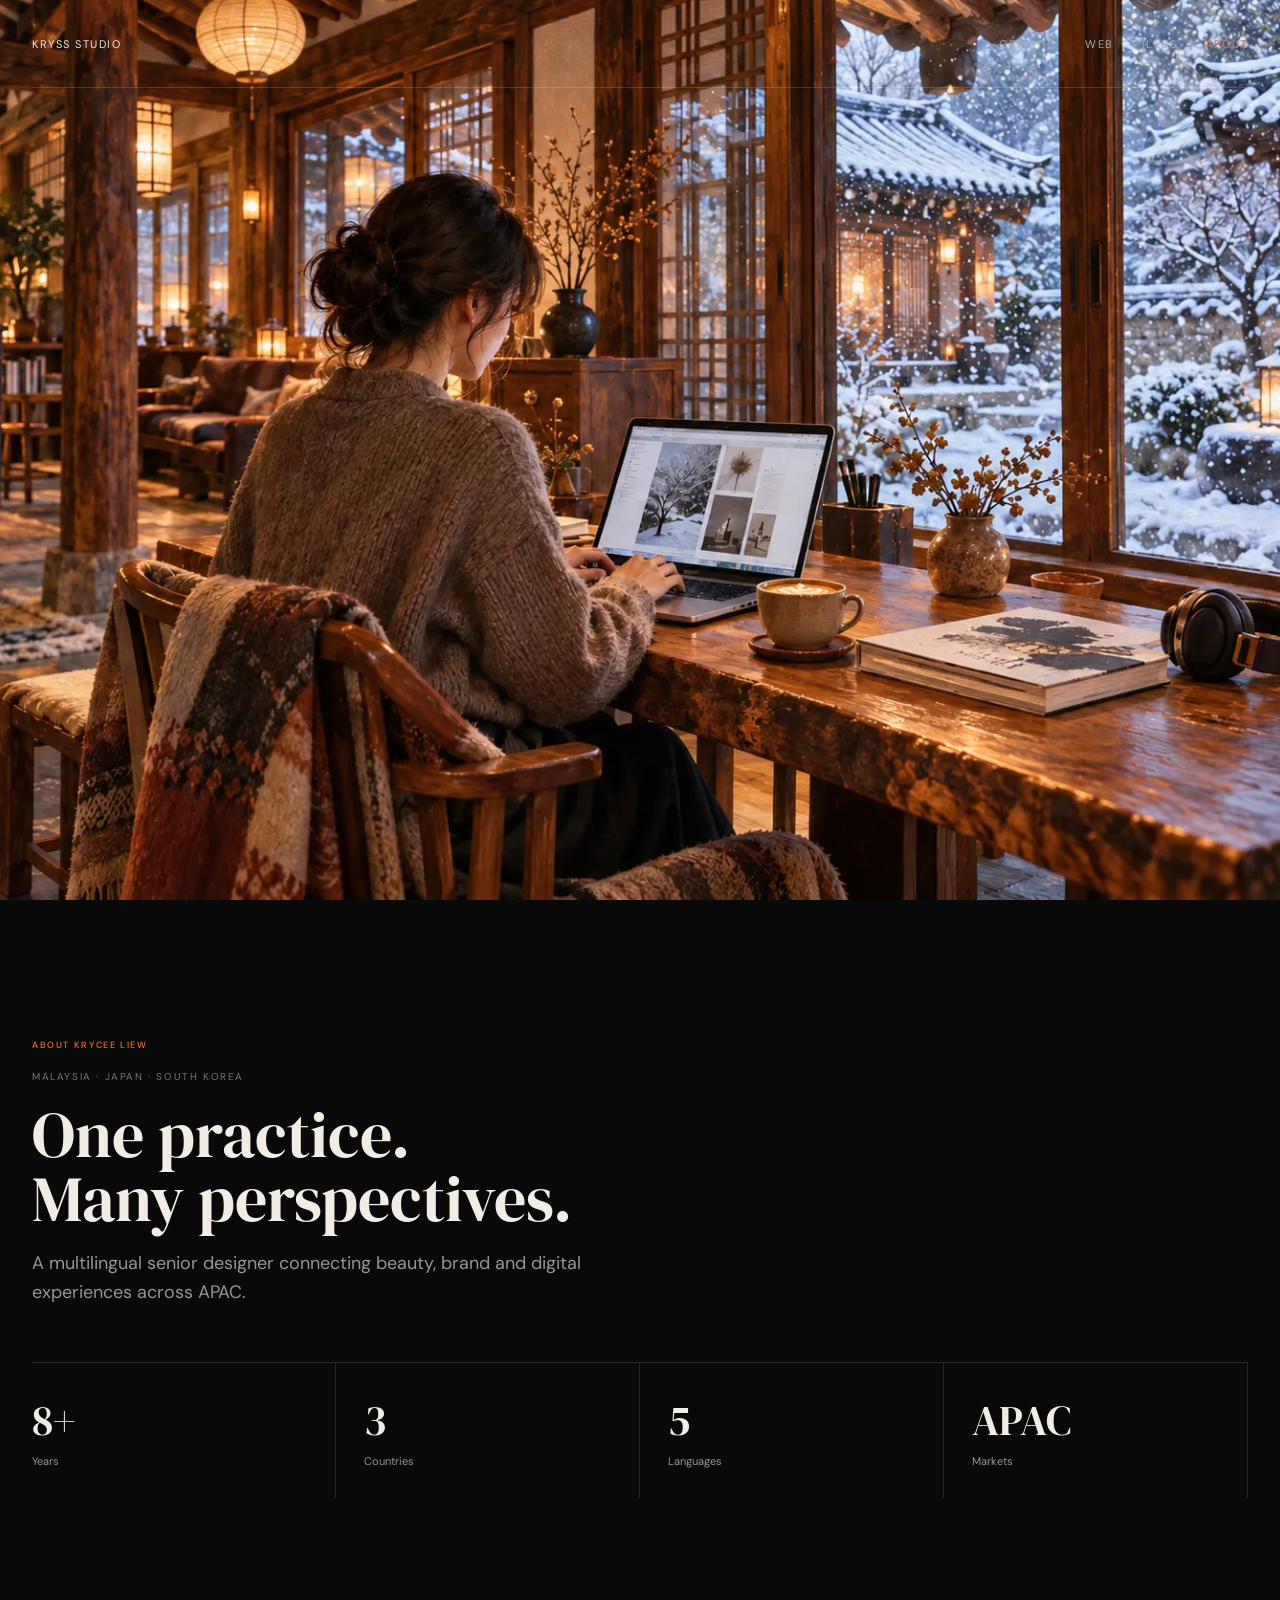
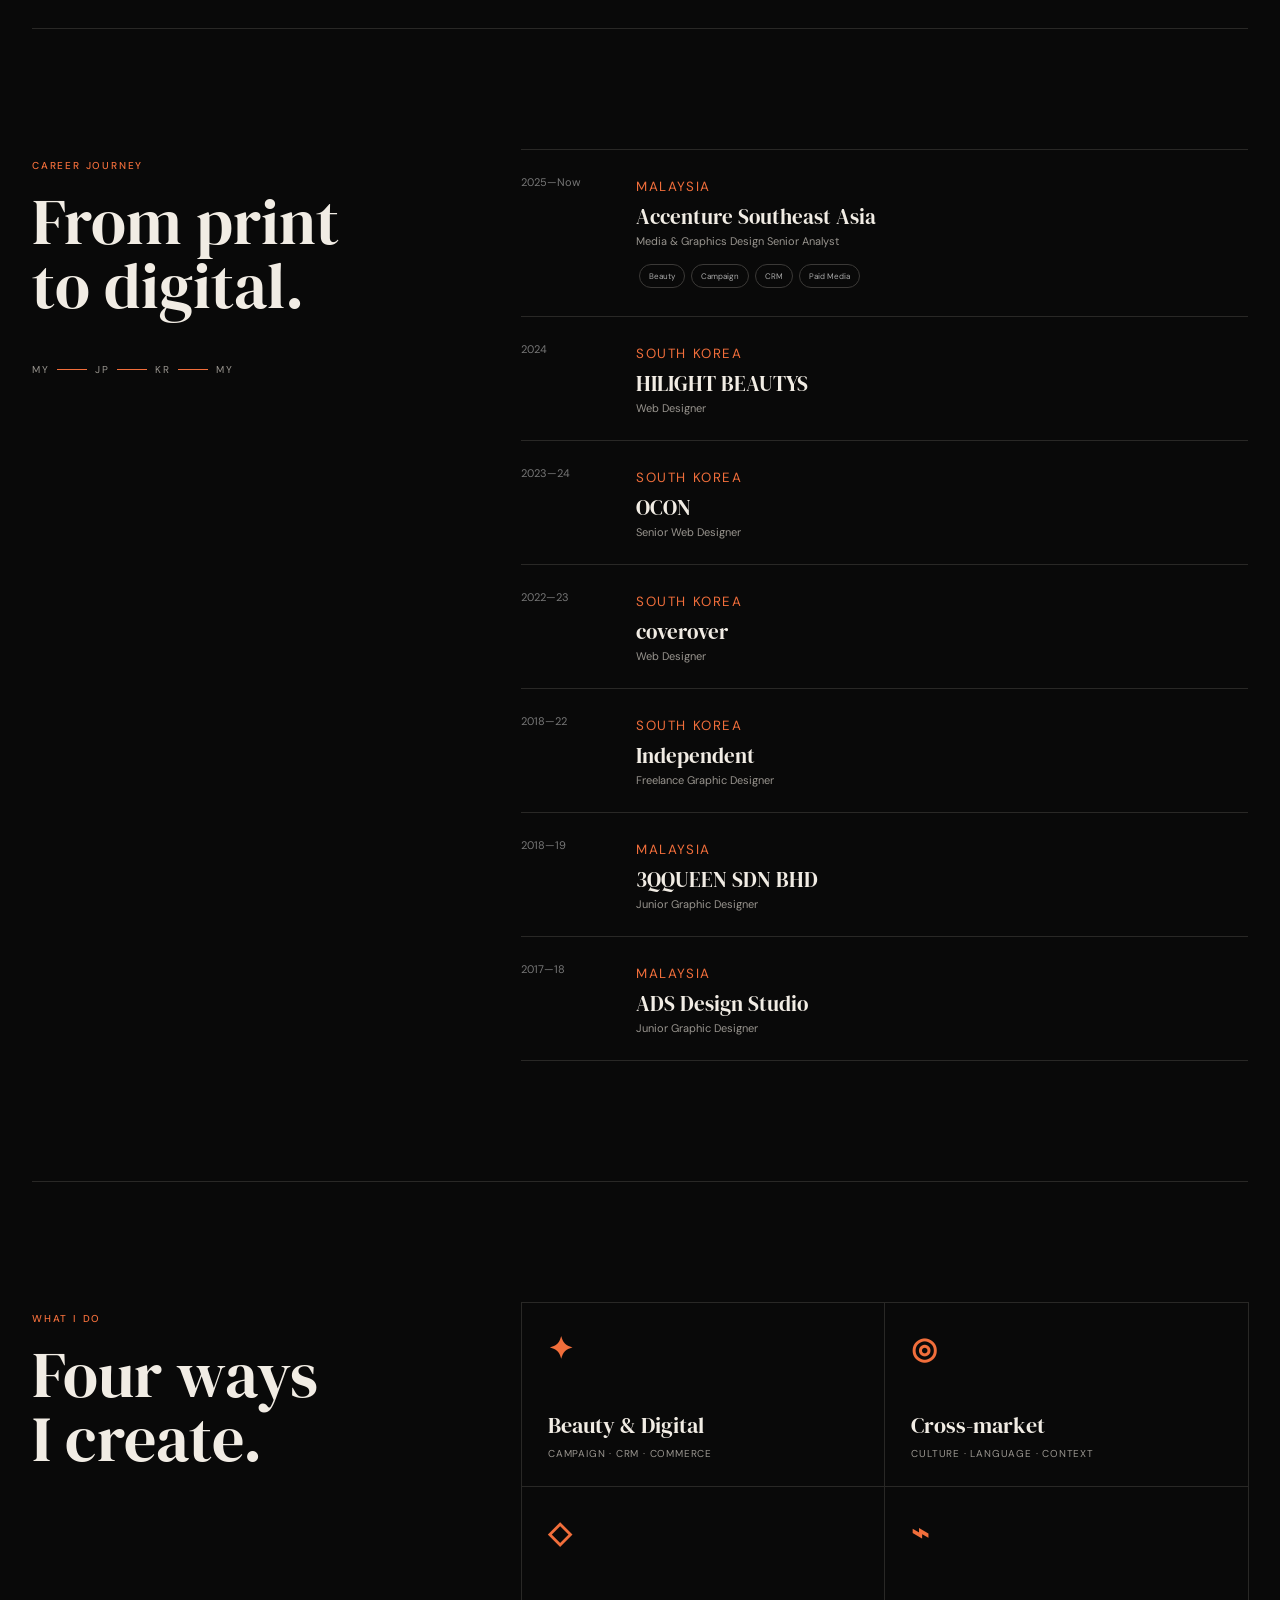
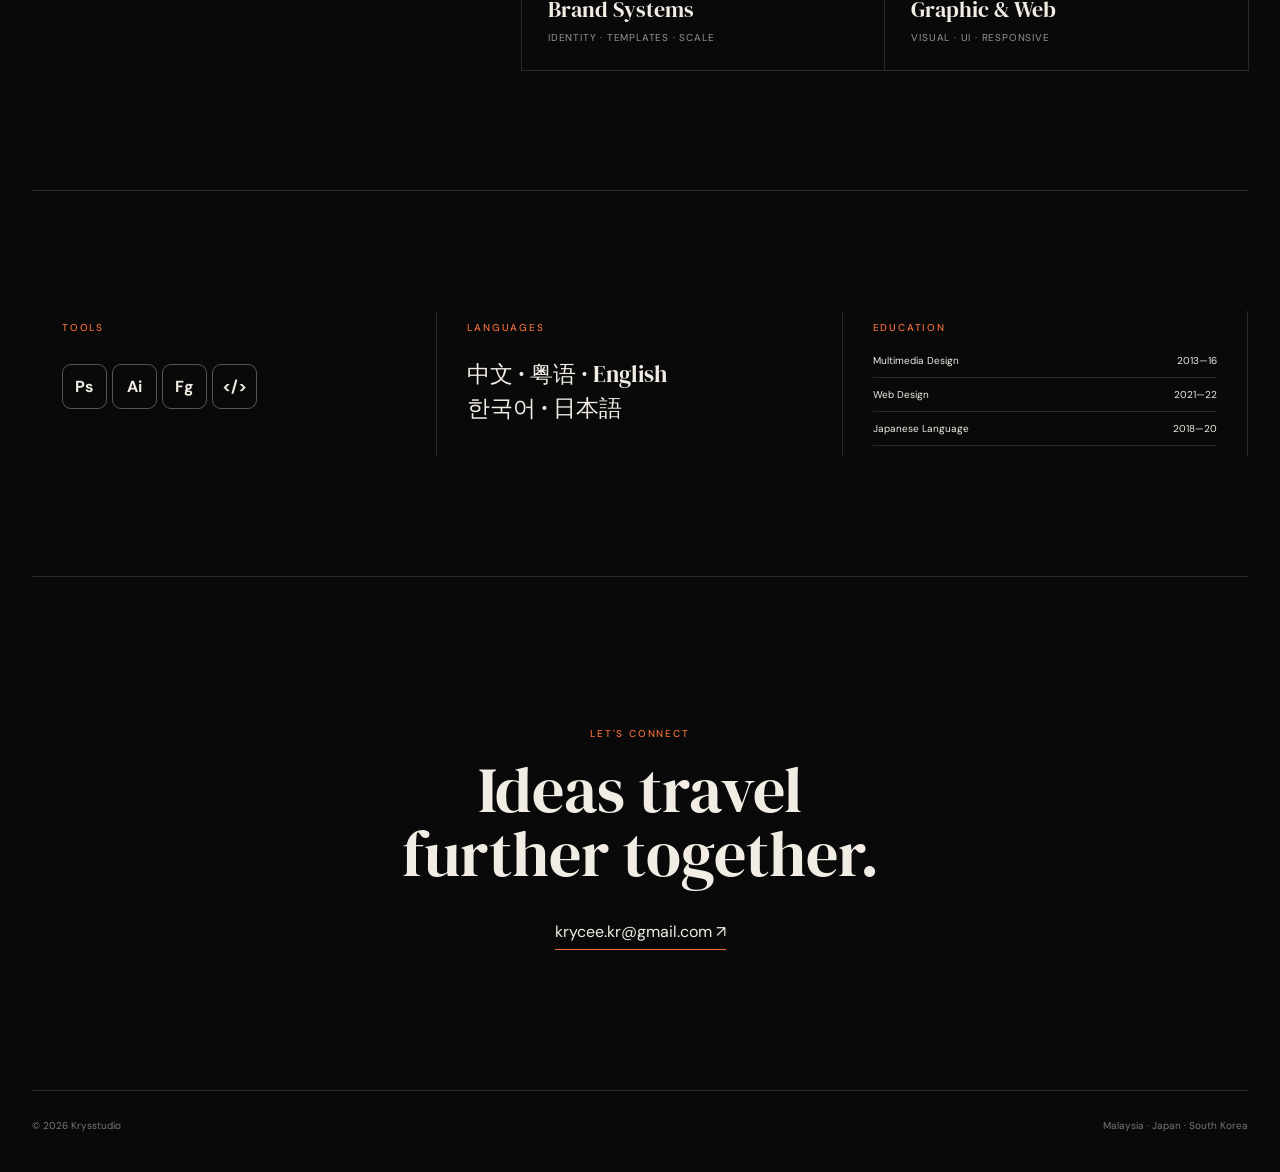
==== commit 57ccfbfe: "Point About hero to corrected full-screen artwork" ====
--- a/innerpage/about-preview.html
+++ b/innerpage/about-preview.html
@@ -32,7 +32,7 @@
 .frost{position:absolute;z-index:2;inset:0}
 @media(max-width:760px){.visual{width:100%;height:100svh!important;min-height:560px!important}.hero-image{width:100%;height:100%;object-fit:cover;object-position:center}.snow{width:60%;height:76%}}
 </style></head><body><nav><a href="../index.html">KRYSS STUDIO</a><div><a href="../index.html">Graphic</a><a>Web</a><a>Illus</a><a class="on">About</a></div></nav><main>
-<section class="visual" aria-label="Winter hanok café"><img class="hero-image" src="images/about-hanok-winter.png?v=6" alt="A woman working in a warm hanok café while snow falls outside"><div class="snow" id="snow" aria-hidden="true"></div><div class="frost"></div></section>
+<section class="visual" aria-label="Winter hanok café"><img class="hero-image" src="images/about-hanok-winter-v2.webp?v=1" alt="A woman working in a warm hanok café while snow falls outside"><div class="snow" id="snow" aria-hidden="true"></div><div class="frost"></div></section>
 <section class="intro" id="about"><p class="label about-label">About Krycee Liew</p><p class="places">Malaysia · Japan · South Korea</p><h2>One practice.<br>Many perspectives.</h2><p>A multilingual senior designer connecting beauty, brand and digital experiences across APAC.</p><div class="stats"><div><b>8+</b><span>Years</span></div><div><b>3</b><span>Countries</span></div><div><b>5</b><span>Languages</span></div><div><b>APAC</b><span>Markets</span></div></div></section>
 <section class="section"><header><p class="label">Career journey</p><h2>From print<br>to digital.</h2><div class="route">MY<i></i>JP<i></i>KR<i></i>MY</div></header><div class="timeline">
 <article class="job"><time>2025—Now</time><div><small>Malaysia</small><h3>Accenture Southeast Asia</h3><p>Media &amp; Graphics Design Senior Analyst</p><div class="tags"><span>Beauty</span><span>Campaign</span><span>CRM</span><span>Paid Media</span></div></div></article>
